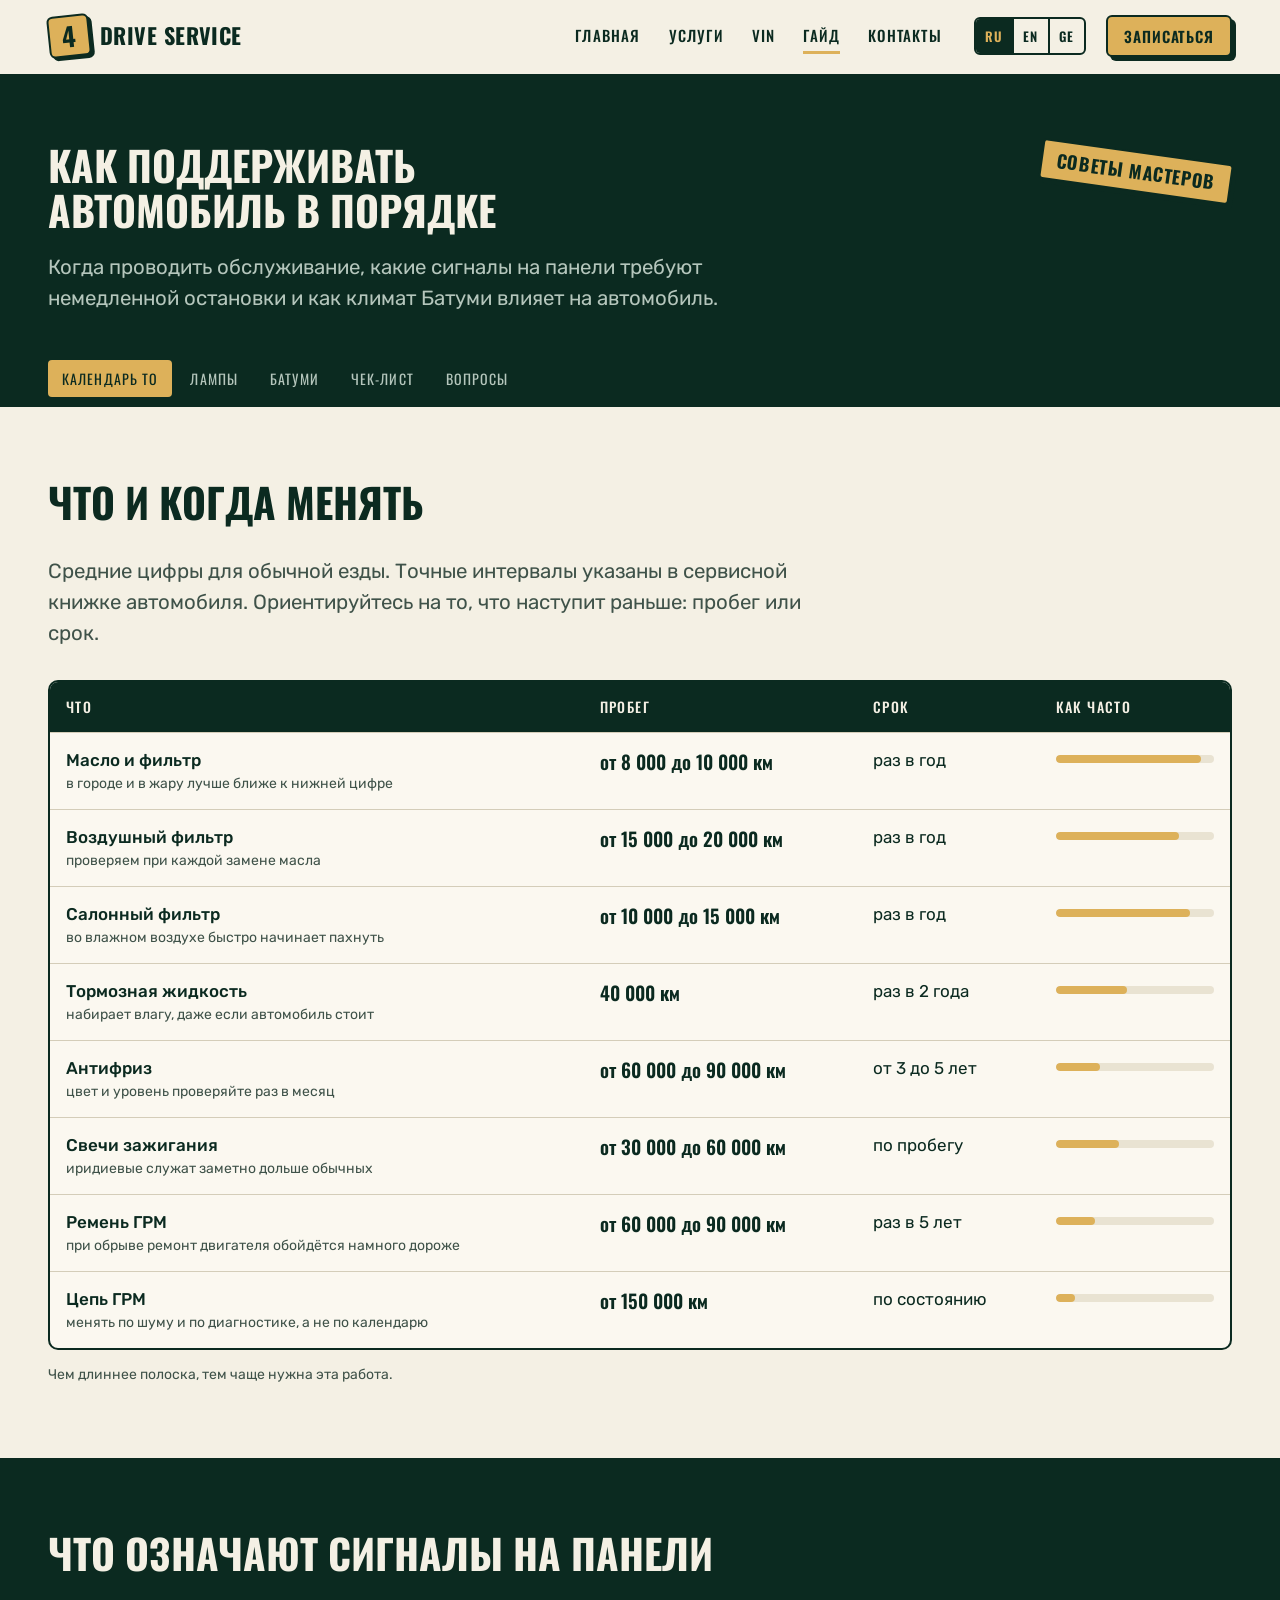
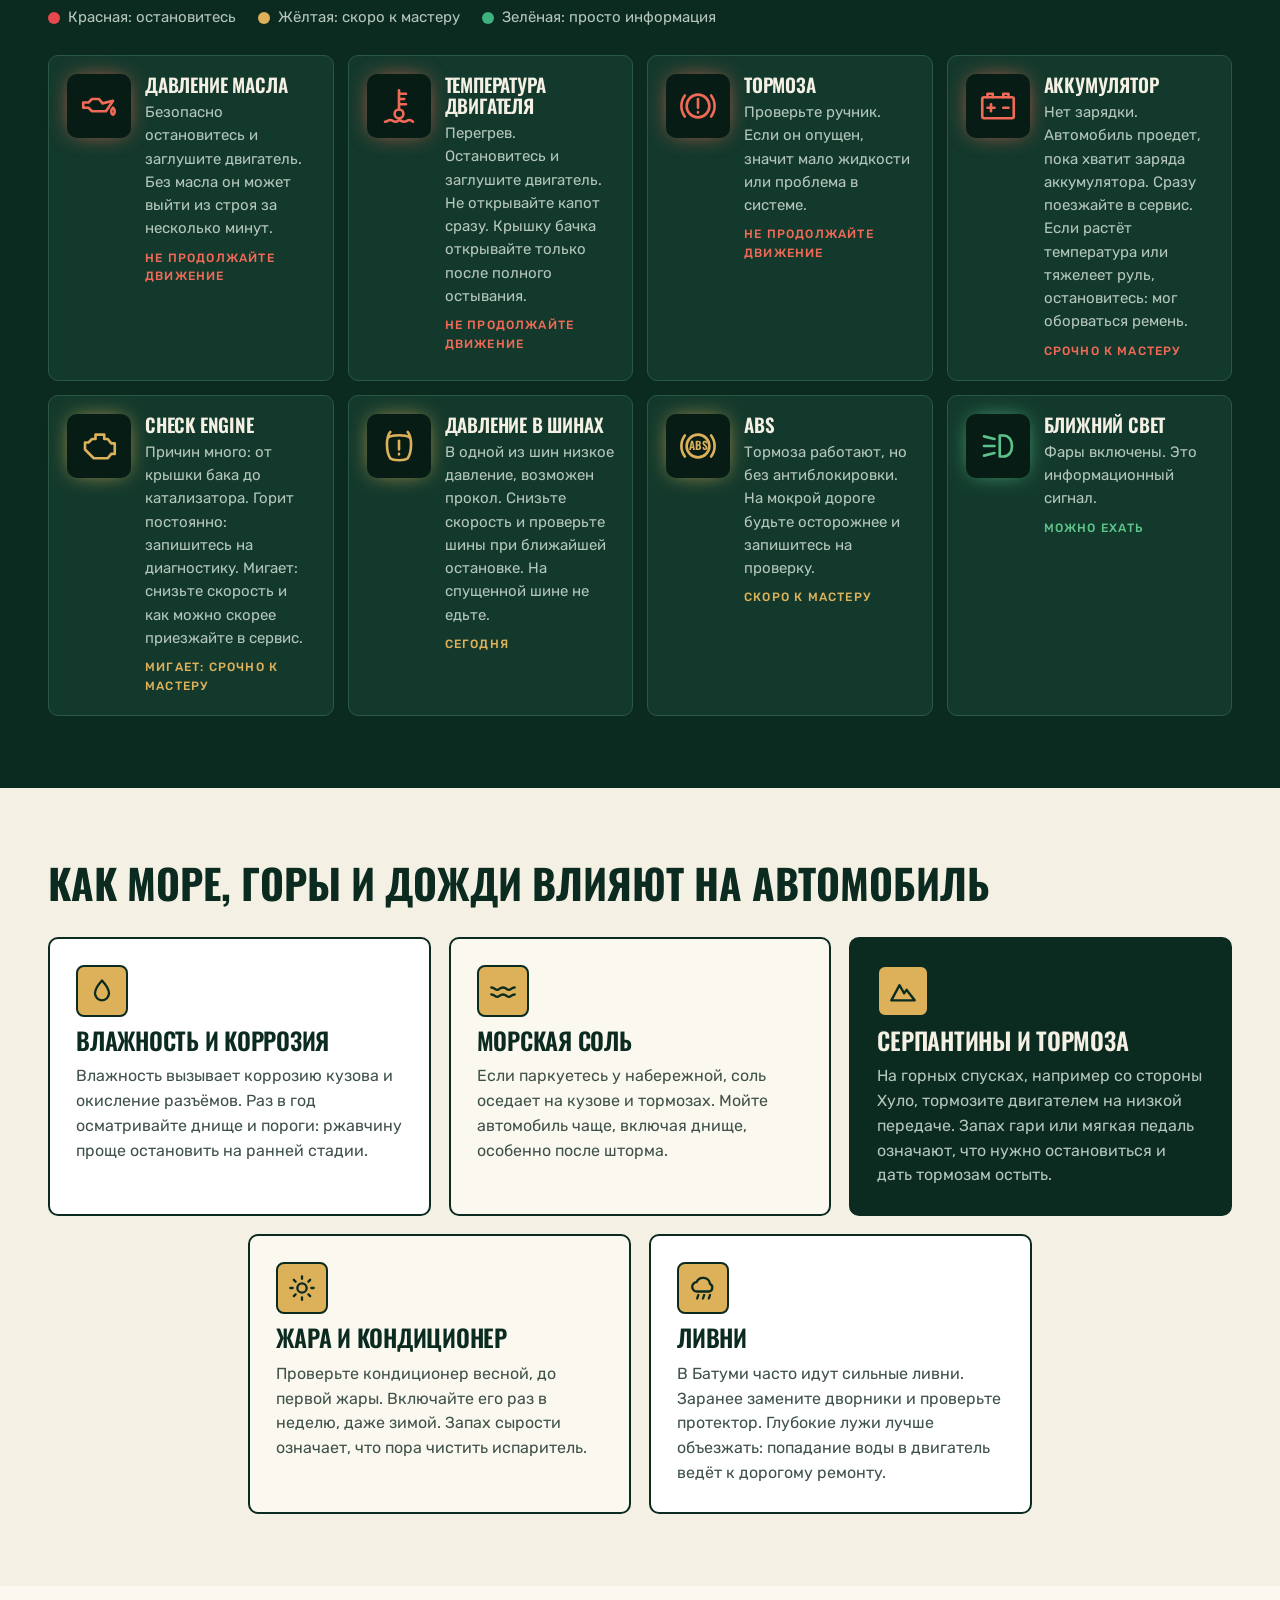
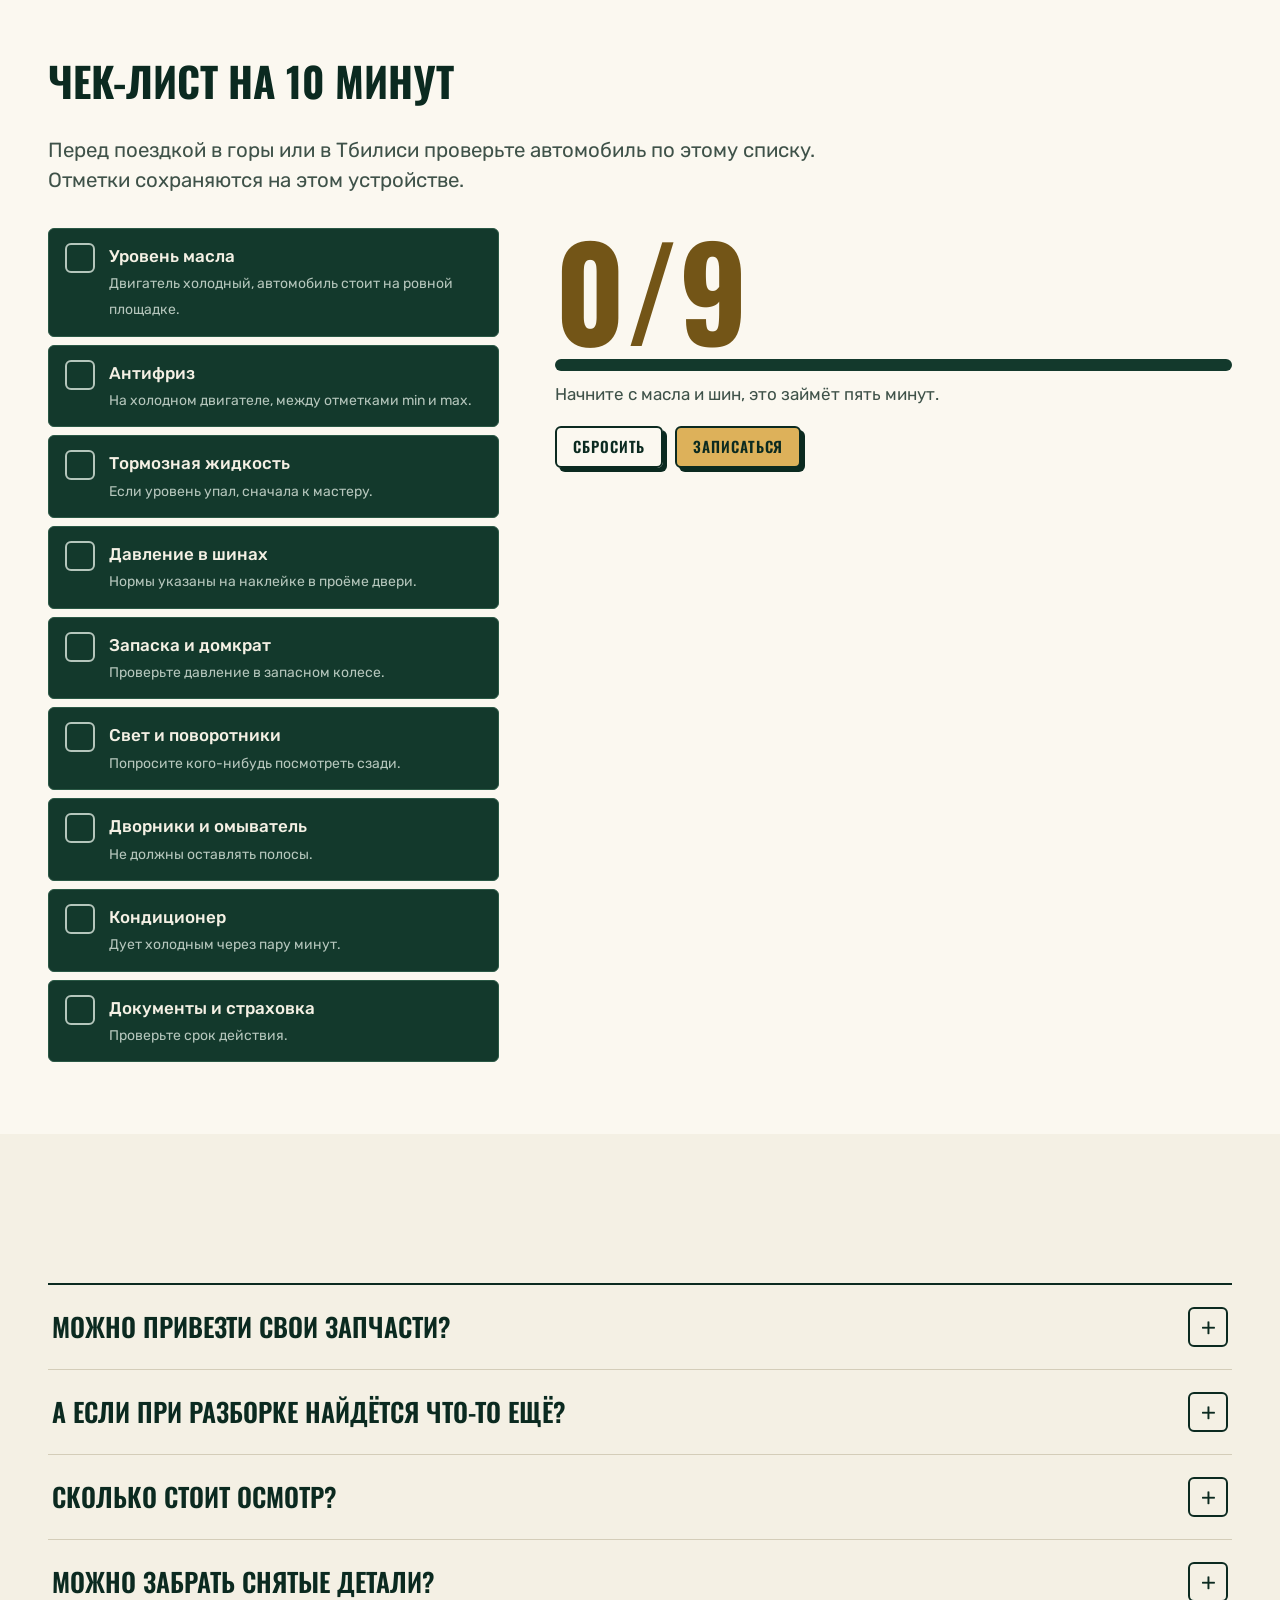
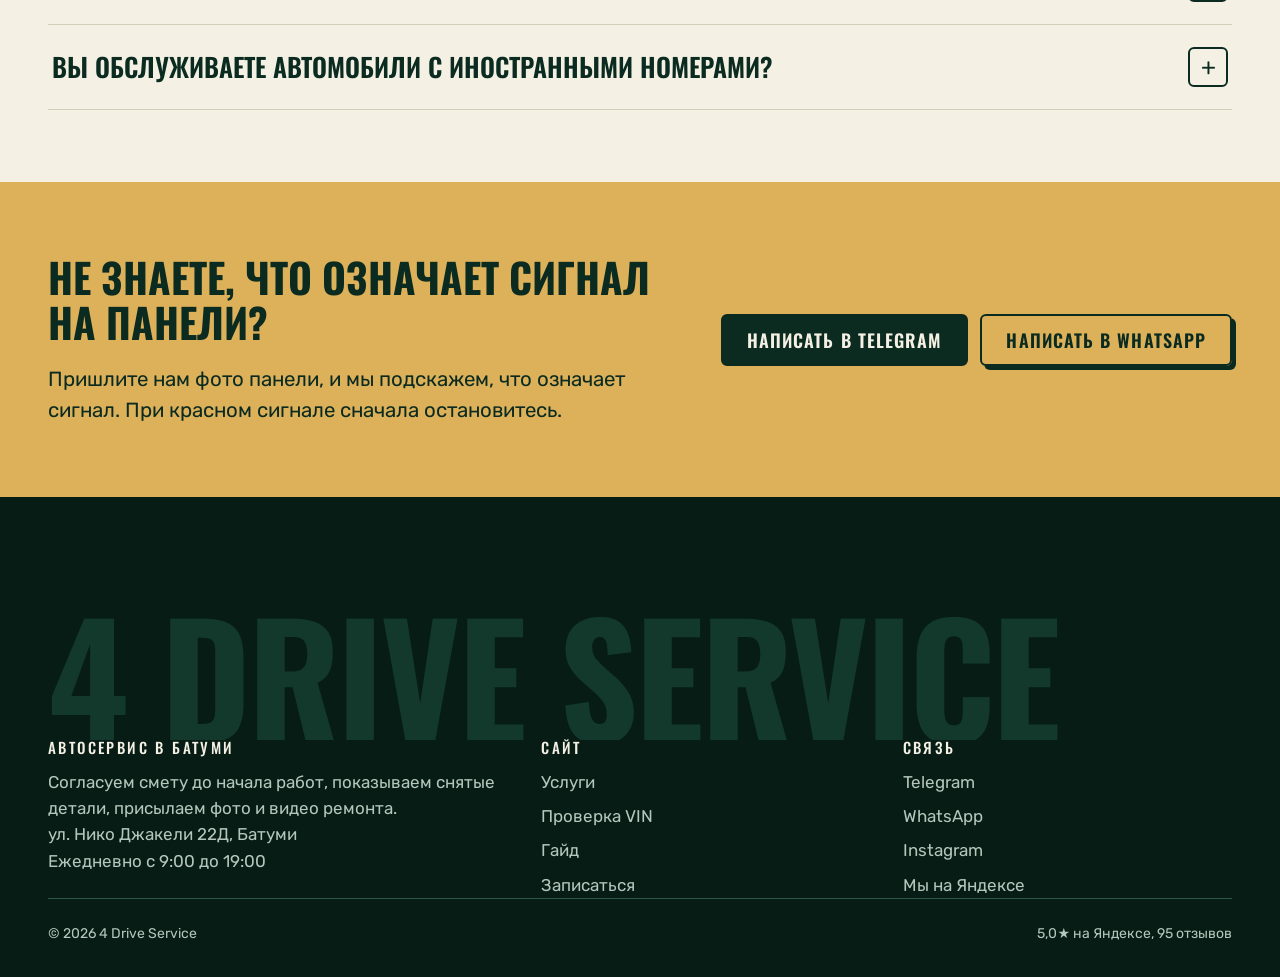
==== guide.html @ 3b3d6e8e "Демо сайта 4 Drive Service" ====
<!doctype html>
<html lang="ru">
<head>
<meta name="robots" content="noindex">
<meta charset="utf-8">
<meta name="viewport" content="width=device-width, initial-scale=1">
<title>Гайд автовладельца, 4 Drive Service</title>
<meta name="description" content="Календарь ТО, значки на приборной панели, советы для климата и дорог Батуми, чек-лист перед поездкой.">
<link rel="icon" type="image/svg+xml" href="data:image/svg+xml,%3Csvg xmlns='http://www.w3.org/2000/svg' viewBox='0 0 32 32'%3E%3Crect width='32' height='32' rx='6' fill='%23DDB15A'/%3E%3Cpath fill='%230B2A20' fill-rule='evenodd' d='M18 5 7 18.5V22h11v5h4.500v-5H26v-3.500h-3.500V5zm0 7v6.500h-5.500z'/%3E%3C/svg%3E">
<meta name="theme-color" content="#0B2A20">
<script>document.documentElement.classList.add('js')</script>
<link rel="preconnect" href="https://fonts.googleapis.com">
<link rel="preconnect" href="https://fonts.gstatic.com" crossorigin>
<link href="https://fonts.googleapis.com/css2?family=Oswald:wght@400;500;600;700&family=Rubik:wght@400;500&display=swap" rel="stylesheet">
<link rel="stylesheet" href="assets/css/style.css">
</head>
<body>
<a class="skip-link" href="#main">К содержимому</a>

<!-- Набор иконок: все страницы берут их через <use href="#i-..."> -->
<svg width="0" height="0" style="position:absolute" aria-hidden="true" focusable="false">
  <defs>
    <symbol id="i-oil" viewBox="0 0 24 24" fill="none" stroke="currentColor" stroke-width="2" stroke-linecap="round" stroke-linejoin="round"><path d="M12 3s6 6.6 6 11a6 6 0 0 1-12 0c0-4.400 6-11 6-11z"/><path d="M9.500 15a2.500 2.500 0 0 0 2.500 2.500"/></symbol>
    <symbol id="i-susp" viewBox="0 0 24 24" fill="none" stroke="currentColor" stroke-width="2" stroke-linecap="round" stroke-linejoin="round"><path d="M12 2v4M12 18v4M8 6h8l-8 3 8 3-8 3 8 3H8"/></symbol>
    <symbol id="i-brake" viewBox="0 0 24 24" fill="none" stroke="currentColor" stroke-width="2" stroke-linecap="round" stroke-linejoin="round"><circle cx="12" cy="12" r="9"/><circle cx="12" cy="12" r="3"/><path d="M12 3v3M21 12h-3M12 21v-3M3 12h3"/></symbol>
    <symbol id="i-engine" viewBox="0 0 24 24" fill="none" stroke="currentColor" stroke-width="2" stroke-linecap="round" stroke-linejoin="round"><path d="M3 11v6M3 14h3M6 10h3V7h6v3h2l2 2h2v6h-3l-2 2H9l-3-3z"/><path d="M10 4h4M12 4v3"/></symbol>
    <symbol id="i-bolt" viewBox="0 0 24 24" fill="none" stroke="currentColor" stroke-width="2" stroke-linecap="round" stroke-linejoin="round"><path d="M13 2 4 14h7l-1 8 9-12h-7z"/></symbol>
    <symbol id="i-snow" viewBox="0 0 24 24" fill="none" stroke="currentColor" stroke-width="2" stroke-linecap="round" stroke-linejoin="round"><path d="M12 2v20M3.300 7l17.400 10M20.700 7 3.300 17M9 4l3 3 3-3M9 20l3-3 3 3"/></symbol>
    <symbol id="i-tire" viewBox="0 0 24 24" fill="none" stroke="currentColor" stroke-width="2" stroke-linecap="round" stroke-linejoin="round"><circle cx="12" cy="12" r="9"/><circle cx="12" cy="12" r="4"/><path d="M12 8V3M12 21v-5M8 12H3M21 12h-5"/></symbol>
    <symbol id="i-scan" viewBox="0 0 24 24" fill="none" stroke="currentColor" stroke-width="2" stroke-linecap="round" stroke-linejoin="round"><path d="M4 8V5a1 1 0 0 1 1-1h3M16 4h3a1 1 0 0 1 1 1v3M20 16v3a1 1 0 0 1-1 1h-3M8 20H5a1 1 0 0 1-1-1v-3"/><path d="M7 12h3l1.500-3 2 6 1.500-3h2"/></symbol>
    <symbol id="i-wrench" viewBox="0 0 24 24" fill="none" stroke="currentColor" stroke-width="2" stroke-linecap="round" stroke-linejoin="round"><path d="M14.700 6.300a4.500 4.500 0 0 1 5.800-1.100L17 8.700 15.300 7l3.500-3.500M14.700 6.300a4.500 4.500 0 0 0-1.100 4.700L4 20.600 6.400 23M13.600 11l6.100-1"/></symbol>
    <symbol id="i-pin" viewBox="0 0 24 24" fill="none" stroke="currentColor" stroke-width="2" stroke-linecap="round" stroke-linejoin="round"><path d="M12 22s7-7 7-12a7 7 0 1 0-14 0c0 5 7 12 7 12z"/><circle cx="12" cy="10" r="2.500"/></symbol>
    <symbol id="i-clock" viewBox="0 0 24 24" fill="none" stroke="currentColor" stroke-width="2" stroke-linecap="round" stroke-linejoin="round"><circle cx="12" cy="12" r="9"/><path d="M12 7v5l3 2"/></symbol>
    <symbol id="i-phone" viewBox="0 0 24 24" fill="none" stroke="currentColor" stroke-width="2" stroke-linecap="round" stroke-linejoin="round"><path d="M5 3h4l1.500 5-2.500 1.500a12 12 0 0 0 6.500 6.500L16 13.500l5 1.500v4a2 2 0 0 1-2 2A16 16 0 0 1 3 5a2 2 0 0 1 2-2z"/></symbol>
    <symbol id="i-send" viewBox="0 0 24 24" fill="none" stroke="currentColor" stroke-width="2" stroke-linecap="round" stroke-linejoin="round"><path d="m21 4-3 16-6-4.500L9 19l-1-5.500L3 11z"/><path d="m8 13.500 9-6.500"/></symbol>
    <symbol id="i-chat" viewBox="0 0 24 24" fill="none" stroke="currentColor" stroke-width="2" stroke-linecap="round" stroke-linejoin="round"><path d="M21 12a9 9 0 0 1-13.300 7.900L3 21l1.200-4.500A9 9 0 1 1 21 12z"/></symbol>
    <symbol id="i-insta" viewBox="0 0 24 24" fill="none" stroke="currentColor" stroke-width="2" stroke-linecap="round" stroke-linejoin="round"><rect x="3" y="3" width="18" height="18" rx="5"/><circle cx="12" cy="12" r="4"/><path d="M17.500 6.500h.01"/></symbol>
    <symbol id="i-cam" viewBox="0 0 24 24" fill="none" stroke="currentColor" stroke-width="2" stroke-linecap="round" stroke-linejoin="round"><path d="M4 7h3l2-3h6l2 3h3a1 1 0 0 1 1 1v11a1 1 0 0 1-1 1H4a1 1 0 0 1-1-1V8a1 1 0 0 1 1-1z"/><circle cx="12" cy="13" r="4"/></symbol>
    <symbol id="i-coffee" viewBox="0 0 24 24" fill="none" stroke="currentColor" stroke-width="2" stroke-linecap="round" stroke-linejoin="round"><path d="M4 9h13v6a5 5 0 0 1-5 5H9a5 5 0 0 1-5-5zM17 10h2a2.500 2.500 0 0 1 0 5h-2M8 3v3M12 3v3"/></symbol>
    <symbol id="i-wifi" viewBox="0 0 24 24" fill="none" stroke="currentColor" stroke-width="2" stroke-linecap="round" stroke-linejoin="round"><path d="M2 9a15 15 0 0 1 20 0M5.500 13a10 10 0 0 1 13 0M9 16.500a5 5 0 0 1 6 0M12 20h.01"/></symbol>
    <symbol id="i-sofa" viewBox="0 0 24 24" fill="none" stroke="currentColor" stroke-width="2" stroke-linecap="round" stroke-linejoin="round"><path d="M5 11V8a3 3 0 0 1 3-3h8a3 3 0 0 1 3 3v3"/><path d="M3 13a2 2 0 0 1 4 0v2h10v-2a2 2 0 0 1 4 0v5H3zM6 18v2M18 18v2"/></symbol>
    <symbol id="i-eye" viewBox="0 0 24 24" fill="none" stroke="currentColor" stroke-width="2" stroke-linecap="round" stroke-linejoin="round"><path d="M2 12s4-7 10-7 10 7 10 7-4 7-10 7-10-7-10-7z"/><circle cx="12" cy="12" r="3"/></symbol>
    <symbol id="i-info" viewBox="0 0 24 24" fill="none" stroke="currentColor" stroke-width="2" stroke-linecap="round" stroke-linejoin="round"><circle cx="12" cy="12" r="9"/><path d="M12 11v5M12 8h.01"/></symbol>
    <symbol id="i-check" viewBox="0 0 24 24" fill="none" stroke="currentColor" stroke-width="3" stroke-linecap="round" stroke-linejoin="round"><path d="m5 12.500 4.500 4.500L19 7.500"/></symbol>
    <symbol id="i-drop" viewBox="0 0 24 24" fill="none" stroke="currentColor" stroke-width="2" stroke-linecap="round" stroke-linejoin="round"><path d="M12 3s6 6.600 6 11a6 6 0 0 1-12 0c0-4.400 6-11 6-11z"/></symbol>
    <symbol id="i-wave" viewBox="0 0 24 24" fill="none" stroke="currentColor" stroke-width="2" stroke-linecap="round" stroke-linejoin="round"><path d="M2 9c3 0 3 2 5 2s2-2 5-2 3 2 5 2 2-2 5-2M2 15c3 0 3 2 5 2s2-2 5-2 3 2 5 2 2-2 5-2"/></symbol>
    <symbol id="i-mount" viewBox="0 0 24 24" fill="none" stroke="currentColor" stroke-width="2" stroke-linecap="round" stroke-linejoin="round"><path d="m2 20 7-13 4 7 2-3 7 9z"/></symbol>
    <symbol id="i-sun" viewBox="0 0 24 24" fill="none" stroke="currentColor" stroke-width="2" stroke-linecap="round" stroke-linejoin="round"><circle cx="12" cy="12" r="4"/><path d="M12 2v2M12 20v2M2 12h2M20 12h2M5 5l1.500 1.500M17.500 17.500 19 19M19 5l-1.500 1.500M6.500 17.500 5 19"/></symbol>
    <symbol id="i-rain" viewBox="0 0 24 24" fill="none" stroke="currentColor" stroke-width="2" stroke-linecap="round" stroke-linejoin="round"><path d="M7 15a4 4 0 0 1-.5-8A6 6 0 0 1 18 8.500a3.500 3.500 0 0 1-.5 6.500z"/><path d="m8 18-1 3M13 18l-1 3M18 18l-1 3"/></symbol>
    <symbol id="i-pinv" viewBox="0 0 24 24" fill="none" stroke="currentColor" stroke-width="2" stroke-linecap="round" stroke-linejoin="round"><rect x="3" y="4" width="18" height="16" rx="2"/><path d="M3 9h18M8 4v5M12 14h5M7 14h1"/></symbol>
    <symbol id="i-star" viewBox="0 0 24 24"><path fill="currentColor" d="m12 2.500 2.900 6.200 6.800.8-5 4.700 1.300 6.700L12 17.600 6 20.900l1.300-6.700-5-4.700 6.800-.8z"/></symbol>
  </defs>
</svg>

<div class="grain" aria-hidden="true"></div>

<header class="site-header">
  <div class="site-header__inner container">
    <a class="logo" href="index.html" aria-label="4 Drive Service, на главную">
      <span class="logo__mark">4</span>
      <span class="logo__text">Drive Service</span>
    </a>
    <nav class="main-nav" aria-label="Основное меню">
      <ul>
        <li><a href="index.html" data-nav data-i18n="nav.home">Главная</a></li>
        <li><a href="services.html" data-nav data-i18n="nav.services">Услуги</a></li>
        <li><a href="vin.html" data-nav data-i18n="nav.vin">VIN</a></li>
        <li><a href="guide.html" data-nav data-i18n="nav.guide">Гайд</a></li>
        <li><a href="index.html#contacts" data-nav data-i18n="nav.contacts">Контакты</a></li>
      </ul>
    </nav>
    <div class="lang-switch" role="group" aria-label="Язык сайта">
      <button type="button" data-lang="ru" aria-pressed="true">RU</button>
      <button type="button" data-lang="en" aria-pressed="false">EN</button>
      <button type="button" data-lang="ge" aria-pressed="false">GE</button>
    </div>
    <a class="btn btn--sm header-cta" href="index.html#booking" data-i18n="btn.book">Записаться</a>
    <button class="burger" type="button" aria-controls="mobile-menu" aria-expanded="false" aria-label="Открыть меню"><span></span></button>
  </div>
</header>

<div id="mobile-menu" class="mobile-menu" inert aria-hidden="true">
  <ul>
    <li><a class="mobile-menu__link" href="index.html" data-nav><small>01</small><span data-i18n="nav.home">Главная</span></a></li>
    <li><a class="mobile-menu__link" href="services.html" data-nav><small>02</small><span data-i18n="nav.services">Услуги</span></a></li>
    <li><a class="mobile-menu__link" href="vin.html" data-nav><small>03</small><span data-i18n="nav.vin">VIN</span></a></li>
    <li><a class="mobile-menu__link" href="guide.html" data-nav><small>04</small><span data-i18n="nav.guide">Гайд</span></a></li>
    <li><a class="mobile-menu__link" href="index.html#contacts" data-nav><small>05</small><span data-i18n="nav.contacts">Контакты</span></a></li>
  </ul>
  <div class="lang-switch" role="group" aria-label="Язык сайта">
    <button type="button" data-lang="ru" aria-pressed="true">RU</button>
    <button type="button" data-lang="en" aria-pressed="false">EN</button>
    <button type="button" data-lang="ge" aria-pressed="false">GE</button>
  </div>
  <div class="mobile-menu__channels">
    <a class="btn" href="index.html#booking" data-i18n="btn.book">Записаться</a>
    <a class="btn" href="#" data-link="telegram" data-i18n="btn.telegram">Telegram</a>
    <a class="btn" href="#" data-link="whatsapp" data-i18n="btn.whatsapp">WhatsApp</a>
  </div>
</div>

<main id="main">
<section class="page-hero page-hero--dark">
  <div class="container">
    <h1 class="h-xl">Как поддерживать автомобиль в порядке</h1>
    <p class="lead">Когда проводить обслуживание, какие сигналы на панели требуют немедленной остановки и как климат Батуми влияет на автомобиль.</p>
    <span class="sticker page-hero__sticker">советы мастеров</span>
  </div>
</section>

<nav class="guide-nav" aria-label="Разделы гайда">
  <div class="container">
    <ul>
      <li><a href="#calendar">Календарь ТО</a></li>
      <li><a href="#lamps">Лампы</a></li>
      <li><a href="#batumi">Батуми</a></li>
      <li><a href="#checklist">Чек-лист</a></li>
      <li><a href="#faq">Вопросы</a></li>
    </ul>
  </div>
</nav>

<section class="section" id="calendar">
  <div class="container">
    <div class="section-head reveal">
      <h2 class="h-lg">Что и когда менять</h2>
      <p class="lead">Средние цифры для обычной езды. Точные интервалы указаны в сервисной книжке автомобиля. Ориентируйтесь на то, что наступит раньше: пробег или срок.</p>
    </div>
    <div class="mt-table-wrap reveal">
      <table class="mt-table">
        <thead><tr><th scope="col">Что</th><th scope="col">Пробег</th><th scope="col">Срок</th><th scope="col">Как часто</th></tr></thead>
        <tbody>
          <tr><th scope="row">Масло и фильтр<small>в городе и в жару лучше ближе к нижней цифре</small></th><td class="mt-km">от 8 000 до 10 000 км</td><td>раз в год</td><td><span class="mt-bar"><i style="--w:92%"></i></span></td></tr>
          <tr><th scope="row">Воздушный фильтр<small>проверяем при каждой замене масла</small></th><td class="mt-km">от 15 000 до 20 000 км</td><td>раз в год</td><td><span class="mt-bar"><i style="--w:78%"></i></span></td></tr>
          <tr><th scope="row">Салонный фильтр<small>во влажном воздухе быстро начинает пахнуть</small></th><td class="mt-km">от 10 000 до 15 000 км</td><td>раз в год</td><td><span class="mt-bar"><i style="--w:85%"></i></span></td></tr>
          <tr><th scope="row">Тормозная жидкость<small>набирает влагу, даже если автомобиль стоит</small></th><td class="mt-km">40 000 км</td><td>раз в 2 года</td><td><span class="mt-bar"><i style="--w:45%"></i></span></td></tr>
          <tr><th scope="row">Антифриз<small>цвет и уровень проверяйте раз в месяц</small></th><td class="mt-km">от 60 000 до 90 000 км</td><td>от 3 до 5 лет</td><td><span class="mt-bar"><i style="--w:28%"></i></span></td></tr>
          <tr><th scope="row">Свечи зажигания<small>иридиевые служат заметно дольше обычных</small></th><td class="mt-km">от 30 000 до 60 000 км</td><td>по пробегу</td><td><span class="mt-bar"><i style="--w:40%"></i></span></td></tr>
          <tr><th scope="row">Ремень ГРМ<small>при обрыве ремонт двигателя обойдётся намного дороже</small></th><td class="mt-km">от 60 000 до 90 000 км</td><td>раз в 5 лет</td><td><span class="mt-bar"><i style="--w:25%"></i></span></td></tr>
          <tr><th scope="row">Цепь ГРМ<small>менять по шуму и по диагностике, а не по календарю</small></th><td class="mt-km">от 150 000 км</td><td>по состоянию</td><td><span class="mt-bar"><i style="--w:12%"></i></span></td></tr>
        </tbody>
      </table>
    </div>
    <p class="mt-legend">Чем длиннее полоска, тем чаще нужна эта работа.</p>
  </div>
</section>

<section class="section section--dark" id="lamps">
  <div class="container">
    <div class="section-head reveal">
      <h2 class="h-lg">Что означают сигналы на панели</h2>
    </div>
    <p class="lamp-legend">
      <span><i style="background:#E5484D"></i>Красная: остановитесь</span>
      <span><i style="background:#DDB15A"></i>Жёлтая: скоро к мастеру</span>
      <span><i style="background:#3FB27F"></i>Зелёная: просто информация</span>
    </p>
    <div class="lamps">
      <article class="lamp lamp--red reveal">
        <div class="lamp__icon"><svg viewBox="0 0 48 48" fill="none" stroke="currentColor" stroke-width="3" stroke-linecap="round" stroke-linejoin="round" aria-hidden="true"><path d="M6 20h6l4-4h8l4 5 12-3-8 12H16l-4-4H6z"/><path d="M42 30c0 2-1 4-2 4s-2-2-2-4 2-4 2-4 2 2 2 4z"/></svg></div>
        <div><h3>Давление масла</h3><p>Безопасно остановитесь и заглушите двигатель. Без масла он может выйти из строя за несколько минут.</p><span class="lamp__lvl">Не продолжайте движение</span></div>
      </article>
      <article class="lamp lamp--red reveal" style="--d:.05s">
        <div class="lamp__icon"><svg viewBox="0 0 48 48" fill="none" stroke="currentColor" stroke-width="3" stroke-linecap="round" stroke-linejoin="round" aria-hidden="true"><path d="M24 6v22M24 10h8M24 16h6M24 22h8"/><circle cx="24" cy="33" r="5"/><path d="M8 42c3 0 3-2 6-2s3 2 6 2 3-2 4-2 3 2 6 2 3-2 6-2 3 2 4 2"/></svg></div>
        <div><h3>Температура двигателя</h3><p>Перегрев. Остановитесь и заглушите двигатель. Не открывайте капот сразу. Крышку бачка открывайте только после полного остывания.</p><span class="lamp__lvl">Не продолжайте движение</span></div>
      </article>
      <article class="lamp lamp--red reveal" style="--d:.1s">
        <div class="lamp__icon"><svg viewBox="0 0 48 48" fill="none" stroke="currentColor" stroke-width="3" stroke-linecap="round" stroke-linejoin="round" aria-hidden="true"><circle cx="24" cy="24" r="13"/><path d="M9 12a20 20 0 0 0 0 24M39 12a20 20 0 0 1 0 24M24 16v10M24 31v.5"/></svg></div>
        <div><h3>Тормоза</h3><p>Проверьте ручник. Если он опущен, значит мало жидкости или проблема в системе.</p><span class="lamp__lvl">Не продолжайте движение</span></div>
      </article>
      <article class="lamp lamp--red reveal" style="--d:.15s">
        <div class="lamp__icon"><svg viewBox="0 0 48 48" fill="none" stroke="currentColor" stroke-width="3" stroke-linecap="round" stroke-linejoin="round" aria-hidden="true"><rect x="6" y="14" width="36" height="24" rx="2"/><path d="M12 14v-4h6v4M30 14v-4h6v4M12 26h8M16 22v8M30 26h6"/></svg></div>
        <div><h3>Аккумулятор</h3><p>Нет зарядки. Автомобиль проедет, пока хватит заряда аккумулятора. Сразу поезжайте в сервис. Если растёт температура или тяжелеет руль, остановитесь: мог оборваться ремень.</p><span class="lamp__lvl">Срочно к мастеру</span></div>
      </article>
      <article class="lamp lamp--amber reveal">
        <div class="lamp__icon"><svg viewBox="0 0 48 48" fill="none" stroke="currentColor" stroke-width="3" stroke-linecap="round" stroke-linejoin="round" aria-hidden="true"><path d="M8 28v-8h4l4-4h4v-5h10v5h4l4 5h4v12h-4l-4 5H18l-6-6z"/></svg></div>
        <div><h3>Check Engine</h3><p>Причин много: от крышки бака до катализатора. Горит постоянно: запишитесь на диагностику. Мигает: снизьте скорость и как можно скорее приезжайте в сервис.</p><span class="lamp__lvl">Мигает: срочно к мастеру</span></div>
      </article>
      <article class="lamp lamp--amber reveal" style="--d:.05s">
        <div class="lamp__icon"><svg viewBox="0 0 48 48" fill="none" stroke="currentColor" stroke-width="3" stroke-linecap="round" stroke-linejoin="round" aria-hidden="true"><path d="M14 8c-5 6-5 22 0 30M34 8c5 6 5 22 0 30M14 38c4 3 16 3 20 0M12 14c5-3 19-3 24 0M24 18v10M24 33v.5"/></svg></div>
        <div><h3>Давление в шинах</h3><p>В одной из шин низкое давление, возможен прокол. Снизьте скорость и проверьте шины при ближайшей остановке. На спущенной шине не едьте.</p><span class="lamp__lvl">Сегодня</span></div>
      </article>
      <article class="lamp lamp--amber reveal" style="--d:.1s">
        <div class="lamp__icon"><svg viewBox="0 0 48 48" fill="none" stroke="currentColor" stroke-width="3" stroke-linecap="round" stroke-linejoin="round" aria-hidden="true"><circle cx="24" cy="24" r="13"/><path d="M9 12a20 20 0 0 0 0 24M39 12a20 20 0 0 1 0 24"/><text x="24" y="29" text-anchor="middle" font-family="Oswald, sans-serif" font-size="13" font-weight="600" fill="currentColor" stroke="none">ABS</text></svg></div>
        <div><h3>ABS</h3><p>Тормоза работают, но без антиблокировки. На мокрой дороге будьте осторожнее и запишитесь на проверку.</p><span class="lamp__lvl">Скоро к мастеру</span></div>
      </article>
      <article class="lamp lamp--green reveal" style="--d:.15s">
        <div class="lamp__icon"><svg viewBox="0 0 48 48" fill="none" stroke="currentColor" stroke-width="3" stroke-linecap="round" stroke-linejoin="round" aria-hidden="true"><path d="M26 12h4c6 0 10 5 10 12s-4 12-10 12h-4zM20 16 8 13M20 24H8M20 32 8 35"/></svg></div>
        <div><h3>Ближний свет</h3><p>Фары включены. Это информационный сигнал.</p><span class="lamp__lvl">Можно ехать</span></div>
      </article>
    </div>
  </div>
</section>

<section class="section" id="batumi">
  <div class="container">
    <div class="section-head reveal">
      <h2 class="h-lg">Как море, горы и дожди влияют на автомобиль</h2>
    </div>
    <div class="tips">
      <article class="tip reveal"><span class="tip__icon"><svg aria-hidden="true"><use href="#i-drop"/></svg></span><h3>Влажность и коррозия</h3><p>Влажность вызывает коррозию кузова и окисление разъёмов. Раз в год осматривайте днище и пороги: ржавчину проще остановить на ранней стадии.</p></article>
      <article class="tip reveal" style="--d:.05s"><span class="tip__icon"><svg aria-hidden="true"><use href="#i-wave"/></svg></span><h3>Морская соль</h3><p>Если паркуетесь у набережной, соль оседает на кузове и тормозах. Мойте автомобиль чаще, включая днище, особенно после шторма.</p></article>
      <article class="tip reveal" style="--d:.1s"><span class="tip__icon"><svg aria-hidden="true"><use href="#i-mount"/></svg></span><h3>Серпантины и тормоза</h3><p>На горных спусках, например со стороны Хуло, тормозите двигателем на низкой передаче. Запах гари или мягкая педаль означают, что нужно остановиться и дать тормозам остыть.</p></article>
      <article class="tip reveal" style="--d:.15s"><span class="tip__icon"><svg aria-hidden="true"><use href="#i-sun"/></svg></span><h3>Жара и кондиционер</h3><p>Проверьте кондиционер весной, до первой жары. Включайте его раз в неделю, даже зимой. Запах сырости означает, что пора чистить испаритель.</p></article>
      <article class="tip reveal" style="--d:.2s"><span class="tip__icon"><svg aria-hidden="true"><use href="#i-rain"/></svg></span><h3>Ливни</h3><p>В Батуми часто идут сильные ливни. Заранее замените дворники и проверьте протектор. Глубокие лужи лучше объезжать: попадание воды в двигатель ведёт к дорогому ремонту.</p></article>
    </div>
  </div>
</section>

<section class="section section--paper" id="checklist">
  <div class="container">
    <div class="section-head reveal">
      <h2 class="h-lg">Чек-лист на 10 минут</h2>
      <p class="lead">Перед поездкой в горы или в Тбилиси проверьте автомобиль по этому списку. Отметки сохраняются на этом устройстве.</p>
    </div>
    <div class="checklist-wrap" data-checklist>
      <div class="checklist">
        <label class="check"><input type="checkbox" value="oil"><span class="check__box"><svg aria-hidden="true"><use href="#i-check"/></svg></span><span class="check__text"><strong>Уровень масла</strong><span>Двигатель холодный, автомобиль стоит на ровной площадке.</span></span></label>
        <label class="check"><input type="checkbox" value="coolant"><span class="check__box"><svg aria-hidden="true"><use href="#i-check"/></svg></span><span class="check__text"><strong>Антифриз</strong><span>На холодном двигателе, между отметками min и max.</span></span></label>
        <label class="check"><input type="checkbox" value="brake"><span class="check__box"><svg aria-hidden="true"><use href="#i-check"/></svg></span><span class="check__text"><strong>Тормозная жидкость</strong><span>Если уровень упал, сначала к мастеру.</span></span></label>
        <label class="check"><input type="checkbox" value="tires"><span class="check__box"><svg aria-hidden="true"><use href="#i-check"/></svg></span><span class="check__text"><strong>Давление в шинах</strong><span>Нормы указаны на наклейке в проёме двери.</span></span></label>
        <label class="check"><input type="checkbox" value="spare"><span class="check__box"><svg aria-hidden="true"><use href="#i-check"/></svg></span><span class="check__text"><strong>Запаска и домкрат</strong><span>Проверьте давление в запасном колесе.</span></span></label>
        <label class="check"><input type="checkbox" value="lights"><span class="check__box"><svg aria-hidden="true"><use href="#i-check"/></svg></span><span class="check__text"><strong>Свет и поворотники</strong><span>Попросите кого-нибудь посмотреть сзади.</span></span></label>
        <label class="check"><input type="checkbox" value="wipers"><span class="check__box"><svg aria-hidden="true"><use href="#i-check"/></svg></span><span class="check__text"><strong>Дворники и омыватель</strong><span>Не должны оставлять полосы.</span></span></label>
        <label class="check"><input type="checkbox" value="ac"><span class="check__box"><svg aria-hidden="true"><use href="#i-check"/></svg></span><span class="check__text"><strong>Кондиционер</strong><span>Дует холодным через пару минут.</span></span></label>
        <label class="check"><input type="checkbox" value="docs"><span class="check__box"><svg aria-hidden="true"><use href="#i-check"/></svg></span><span class="check__text"><strong>Документы и страховка</strong><span>Проверьте срок действия.</span></span></label>
      </div>
      <aside>
        <div class="progress">
          <p class="progress__num" data-progress-num>0/9</p>
          <div class="progress__bar"><i data-progress-bar></i></div>
          <p class="progress__msg" data-progress-msg>Начните с масла и шин, это займёт пять минут.</p>
        </div>
        <div class="checklist-actions">
          <button class="btn btn--ghost btn--sm" type="button" data-checklist-reset>Сбросить</button>
          <a class="btn btn--sm" href="index.html#booking" data-i18n="btn.book">Записаться</a>
        </div>
      </aside>
    </div>
  </div>
</section>

<section class="section" id="faq">
  <div class="container">
    <div class="section-head reveal">
      <h2 class="h-lg">Частые вопросы</h2>
    </div>
    <div class="faq reveal">
      <details><summary>Можно привезти свои запчасти?<i></i></summary><div class="faq__a"><p>Да. Проверим, подходят ли они, и установим. Если деталь вызывает сомнения, скажем об этом до установки.</p></div></details>
      <details><summary>А если при разборке найдётся что-то ещё?<i></i></summary><div class="faq__a"><p>Мы остановим работу, пришлём фото или видео и назовём стоимость. Решение за вами: без вашего согласия смета не меняется.</p></div></details>
      <details><summary>Сколько стоит осмотр?<i></i></summary><div class="faq__a"><p>Стартовые цены на диагностику указаны в прайсе. Точную стоимость назовём, когда узнаем, в чём проблема.</p></div></details>
      <details><summary>Можно забрать снятые детали?<i></i></summary><div class="faq__a"><p>Да, это ваши детали. Покажем их при выдаче автомобиля, а затем вы можете забрать их или оставить на утилизацию.</p></div></details>
      <details><summary>Вы обслуживаете автомобили с иностранными номерами?<i></i></summary><div class="faq__a"><p>Да. Напишите в Telegram или WhatsApp, что случилось и как долго вы в городе. Постараемся уложиться в ваши сроки.</p></div></details>
    </div>
  </div>
</section>

<section class="section section--amber">
  <div class="container">
    <div class="cta-band">
      <div>
        <h2 class="h-lg">Не знаете, что означает сигнал на панели?</h2>
        <p class="lead">Пришлите нам фото панели, и мы подскажем, что означает сигнал. При красном сигнале сначала остановитесь.</p>
      </div>
      <div class="cta-band__actions">
        <a class="btn btn--dark" href="#" data-link="telegram" data-i18n="btn.telegram">Написать в Telegram</a>
        <a class="btn btn--ghost" href="#" data-link="whatsapp" data-i18n="btn.whatsapp">Написать в WhatsApp</a>
      </div>
    </div>
  </div>
</section>
</main>

<footer class="site-footer">
  <div class="container">
    <p class="footer-big" aria-hidden="true">4 Drive Service</p>
    <div class="footer-grid">
      <div>
        <h2>Автосервис в Батуми</h2>
        <p>Согласуем смету до начала работ, показываем снятые детали, присылаем фото и видео ремонта.</p>
        <p><span data-config="address">ул. Нико Джакели 22Д, Батуми</span></p>
        <p><span data-config="hours">Часы работы уточняются</span></p>
      </div>
      <div>
        <h2>Сайт</h2>
        <ul>
          <li><a href="services.html" data-i18n="nav.services">Услуги</a></li>
          <li><a href="vin.html">Проверка VIN</a></li>
          <li><a href="guide.html" data-i18n="nav.guide">Гайд</a></li>
          <li><a href="index.html#booking" data-i18n="btn.book">Записаться</a></li>
        </ul>
      </div>
      <div>
        <h2>Связь</h2>
        <ul>
          <li><a href="#" data-link="telegram">Telegram</a></li>
          <li><a href="#" data-link="whatsapp">WhatsApp</a></li>
          <li><a href="#" data-link="instagram">Instagram</a></li>
          <li><a href="https://yandex.ru/navi/org/143645771537" data-link="yandex" target="_blank" rel="noopener">Мы на Яндексе</a></li>
        </ul>
      </div>
    </div>
    <div class="footer-bottom">
      <span>© <span data-year>2026</span> 4 Drive Service</span>
      <span>5,0★ на Яндексе, 95 отзывов</span>
    </div>
  </div>
</footer>

<script src="assets/js/main.js"></script>
</body>
</html>
---- assets/css/style.css ----
/* =========================================================
   4 Drive Service, Батуми. Общие стили сайта.
   Светлая база, тёмные секции, янтарный акцент.
   ========================================================= */

:root {
  --dark: #0B2A20;
  --dark-2: #13392C;
  --dark-3: #1D4A3A;
  --light: #F4F0E4;
  --light-2: #E9E3D2;
  --paper: #FBF8F0;
  --amber: #DDB15A;
  --amber-deep: #B48A36;
  --amber-ink: #735517;
  --muted-dark: #B5C6BC;   /* приглушённый текст на тёмном */
  --muted-light: #3F5249;  /* приглушённый текст на светлом */
  --line-light: #D4CDB9;
  --line-dark: #2A5845;
  --ok: #2F8F5B;
  --ok-bright: #5CC48A;
  --warn: #DDB15A;
  --danger: #D2412F;
  --danger-bright: #F06A57;
  --info: #3A7BD5;

  --f-display: "Oswald", "Arial Narrow", sans-serif;
  --f-body: "Rubik", system-ui, sans-serif;
  --f-mono: "JetBrains Mono", ui-monospace, Menlo, monospace;

  --radius: 6px;
  --radius-lg: 10px;
  --gutter: clamp(16px, 4vw, 48px);
  --maxw: 1320px;
  --header-h: 72px;
  --ease: cubic-bezier(.2, .7, .2, 1);
  --shadow-hard: 6px 6px 0 var(--dark);
  --shadow-hard-amber: 6px 6px 0 var(--amber);
}

/* ---------- Reset ---------- */
*, *::before, *::after { box-sizing: border-box; }
* { margin: 0; padding: 0; }
html { -webkit-text-size-adjust: 100%; scroll-behavior: smooth; scroll-padding-top: calc(var(--header-h) + 16px); overflow-x: clip; }
body {
  font-family: var(--f-body);
  font-size: 17px;
  line-height: 1.55;
  color: var(--dark);
  background: var(--light);
  overflow-x: clip;
  min-height: 100vh;
}
img, svg, iframe { display: block; max-width: 100%; }
a { color: inherit; }
button, input, select, textarea { font: inherit; color: inherit; }
button { cursor: pointer; background: none; border: 0; }
ul, ol { list-style: none; }
::selection { background: var(--amber); color: var(--dark); }

:focus-visible {
  outline: 3px solid var(--amber);
  outline-offset: 3px;
  border-radius: 3px;
}
.on-light :focus-visible, .section--light :focus-visible { outline-color: var(--dark); }

.skip-link {
  position: absolute; left: 12px; top: -60px; z-index: 200;
  background: var(--amber); color: var(--dark); padding: 10px 16px;
  font-weight: 600; border-radius: var(--radius); text-decoration: none;
}
.skip-link:focus { top: 12px; }

.visually-hidden {
  position: absolute !important; width: 1px; height: 1px; overflow: hidden;
  clip: rect(0 0 0 0); white-space: nowrap;
}

/* ---------- Layout ---------- */
.container { width: 100%; max-width: var(--maxw); margin: 0 auto; padding: 0 var(--gutter); }
.section { padding: clamp(48px, min(6vw, 8vh), 80px) 0; position: relative; }
.section--dark { background: var(--dark); color: var(--light); }
.section--dark-2 { background: var(--dark-2); color: var(--light); }
.section--amber { background: var(--amber); color: var(--dark); }
.section--amber .lead, .section--amber .muted, .section--amber .eyebrow { color: var(--dark); }
.section--paper { background: var(--paper); }

/* subtle grain for depth */
.grain { position: relative; isolation: isolate; }
.grain::after {
  content: ""; position: absolute; inset: 0; z-index: -1; pointer-events: none; opacity: .5;
  background-image: url("data:image/svg+xml;utf8,<svg xmlns='http://www.w3.org/2000/svg' width='160' height='160'><filter id='n'><feTurbulence type='fractalNoise' baseFrequency='.9' numOctaves='2' stitchTiles='stitch'/><feColorMatrix values='0 0 0 0 0 0 0 0 0 0 0 0 0 0 0 0 0 0 .07 0'/></filter><rect width='100%' height='100%' filter='url(%23n)'/></svg>");
}
.section--dark.grain::after, .section--dark-2.grain::after { opacity: 1; mix-blend-mode: screen; }

/* ---------- Typography ---------- */
h1, h2, h3, h4, .display {
  font-family: var(--f-display);
  text-transform: uppercase;
  font-weight: 700;
  line-height: .98;
  letter-spacing: -.01em;
}
.h-mega { font-size: clamp(52px, min(10.5vw, 12.5vh), 168px); line-height: 1.1; letter-spacing: 0; }
.h-xl { font-size: clamp(34px, min(3.2vw, 6.4vh), 52px); line-height: 1.1; letter-spacing: 0; }
.h-lg { font-size: clamp(30px, min(3.2vw, 6vh), 44px); line-height: 1.1; letter-spacing: 0; }
:lang(ka) .h-mega, :lang(ka) .h-xl, :lang(ka) .h-lg { line-height: 1.25; }
:lang(ka) .h-mega { font-size: clamp(44px, min(8.5vw, 10.5vh), 136px); }
.h-md { font-size: clamp(26px, 3vw, 40px); line-height: 1.05; }
.h-sm { font-size: clamp(20px, 2vw, 26px); line-height: 1.1; font-weight: 600; }

.eyebrow {
  display: inline-flex; align-items: center; gap: 10px;
  font-family: var(--f-display); font-weight: 500; font-size: 15px;
  letter-spacing: .22em; text-transform: uppercase; color: var(--amber-ink);
}
.eyebrow::before { content: ""; width: 28px; height: 3px; background: currentColor; }
.section--dark .eyebrow, .section--dark-2 .eyebrow { color: var(--amber); }

.lead { font-size: clamp(18px, 1.6vw, 22px); line-height: 1.5; color: var(--muted-light); max-width: 60ch; }
.section--dark .lead, .section--dark-2 .lead { color: var(--muted-dark); }
.muted { color: var(--muted-light); }
.section--dark .muted, .section--dark-2 .muted { color: var(--muted-dark); }

.hl { background: var(--amber); color: var(--dark); padding: 0 .12em; box-decoration-break: clone; -webkit-box-decoration-break: clone; }
.hl-text { color: var(--amber); }
.outline-text { color: transparent; -webkit-text-stroke: 2px currentColor; }

.section-head { display: grid; gap: 12px; margin-bottom: clamp(24px, 3.5vh, 40px); max-width: 1200px; }
.section-head--split {
  max-width: none; grid-template-columns: 1fr; align-items: end;
}
@media (min-width: 900px) {
  .section-head--split { grid-template-columns: 1.3fr 1fr; gap: 48px; }
}

/* ---------- Stickers & badges ---------- */
.sticker {
  display: inline-block;
  font-family: var(--f-display); font-weight: 700; text-transform: uppercase;
  font-size: clamp(15px, 1.4vw, 20px); letter-spacing: .04em; line-height: 1;
  padding: 10px 14px 9px;
  background: var(--amber); color: var(--dark);
  border: 2px solid var(--dark);
  border-radius: 4px;
  box-shadow: 4px 4px 0 var(--dark);
  transform: rotate(var(--tilt, -4deg));
  white-space: nowrap;
}
.sticker--dark { background: var(--dark); color: var(--amber); border-color: var(--amber); box-shadow: 4px 4px 0 var(--amber); }
.sticker--light { background: var(--light); color: var(--dark); }
.sticker--sm { font-size: 13px; padding: 7px 10px 6px; box-shadow: 3px 3px 0 var(--dark); }

.badge-rating {
  justify-self: start;
  display: inline-flex; align-items: center; gap: 12px;
  padding: 8px 16px 8px 8px; border: 2px solid var(--dark); border-radius: 999px;
  background: var(--paper); font-weight: 500; text-decoration: none;
  transition: transform .2s var(--ease), box-shadow .2s var(--ease);
}
.badge-rating:hover { transform: translate(-2px, -2px); box-shadow: 4px 4px 0 var(--dark); }
.badge-rating__score {
  display: inline-flex; align-items: center; gap: 4px;
  background: var(--dark); color: var(--amber); border-radius: 999px;
  padding: 6px 12px; font-family: var(--f-display); font-weight: 600; font-size: 17px; letter-spacing: .02em;
}

.stars { display: inline-flex; gap: 3px; color: var(--amber); }
.stars svg { width: 18px; height: 18px; }

/* ---------- Buttons ---------- */
.btn {
  --btn-bg: var(--amber); --btn-fg: var(--dark); --btn-bd: var(--dark); --btn-sh: var(--dark);
  display: inline-flex; align-items: center; justify-content: center; gap: 10px;
  min-height: 52px; padding: 14px 24px;
  font-family: var(--f-display); font-weight: 600; font-size: 18px; letter-spacing: .06em; text-transform: uppercase;
  text-decoration: none; line-height: 1;
  color: var(--btn-fg); background: var(--btn-bg);
  border: 2px solid var(--btn-bd); border-radius: var(--radius);
  box-shadow: 4px 4px 0 var(--btn-sh);
  transition: transform .18s var(--ease), box-shadow .18s var(--ease), background .18s;
}
.btn:hover { transform: translate(-2px, -2px); box-shadow: 6px 6px 0 var(--btn-sh); }
.btn:active { transform: translate(3px, 3px); box-shadow: 1px 1px 0 var(--btn-sh); }
.btn[disabled], .btn[aria-disabled="true"] { opacity: .55; cursor: not-allowed; transform: none; box-shadow: 4px 4px 0 var(--btn-sh); }
.btn svg { width: 20px; height: 20px; flex: none; }
.btn--dark { --btn-bg: var(--dark); --btn-fg: var(--light); --btn-bd: var(--dark); --btn-sh: var(--amber); }
.btn--ghost { --btn-bg: transparent; --btn-fg: var(--dark); }
.section--dark .btn--ghost, .section--dark-2 .btn--ghost { --btn-fg: var(--light); --btn-bd: var(--light); --btn-sh: var(--amber); }
.section--dark .btn, .section--dark-2 .btn { --btn-sh: var(--amber); }
.section--dark .btn:not(.btn--ghost):not(.btn--dark), .section--dark-2 .btn:not(.btn--ghost):not(.btn--dark) { --btn-bd: var(--amber); --btn-sh: var(--light); }
.btn--sm { min-height: 42px; padding: 10px 16px; font-size: 15px; }
.btn--block { width: 100%; }

.link-arrow {
  display: inline-flex; align-items: center; gap: 8px;
  font-family: var(--f-display); font-weight: 600; text-transform: uppercase; letter-spacing: .08em; font-size: 16px;
  text-decoration: none; border-bottom: 2px solid var(--amber); padding-bottom: 4px;
}
.link-arrow svg { width: 18px; height: 18px; transition: transform .2s var(--ease); }
.link-arrow:hover svg { transform: translateX(4px); }

/* ---------- Header ---------- */
.site-header {
  position: sticky; top: 0; z-index: 100;
  background: var(--light);
  border-bottom: 2px solid transparent;
  transition: border-color .2s, background .2s;
}
.site-header.is-scrolled { border-bottom-color: var(--dark); }
.site-header__inner { display: flex; align-items: center; gap: 20px; height: var(--header-h); }

.logo { display: inline-flex; align-items: center; gap: 10px; text-decoration: none; flex: none; }
.logo__mark {
  width: 42px; height: 42px; display: grid; place-items: center;
  background: var(--amber); color: var(--dark); border: 2px solid var(--dark); border-radius: 6px;
  font-family: var(--f-display); font-weight: 700; font-size: 26px; line-height: 1;
  transform: rotate(-6deg); box-shadow: 3px 3px 0 var(--dark);
  transition: transform .25s var(--ease);
}
.logo:hover .logo__mark { transform: rotate(0deg); }
.logo__text { font-family: var(--f-display); font-weight: 700; text-transform: uppercase; font-size: 22px; line-height: .9; letter-spacing: .02em; }
.logo__text small { display: block; font-size: 11px; font-weight: 500; letter-spacing: .32em; color: var(--muted-light); margin-top: 3px; }
.on-dark .logo__text small, .site-footer .logo__text small { color: var(--muted-dark); }

.main-nav { margin-left: auto; }
.main-nav ul { display: flex; gap: 4px; }
.main-nav a {
  position: relative; display: block; padding: 10px 12px;
  font-family: var(--f-display); font-weight: 500; text-transform: uppercase; letter-spacing: .08em; font-size: 15px;
  text-decoration: none; color: var(--dark);
}
.main-nav a::after {
  content: ""; position: absolute; left: 12px; right: 12px; bottom: 4px; height: 3px; background: var(--amber);
  transform: scaleX(0); transform-origin: left; transition: transform .25s var(--ease);
}
.main-nav a:hover::after, .main-nav a[aria-current="page"]::after { transform: scaleX(1); }

.lang-switch { display: inline-flex; border: 2px solid var(--dark); border-radius: var(--radius); overflow: hidden; flex: none; }
.lang-switch button {
  padding: 6px 9px; font-family: var(--f-display); font-weight: 600; font-size: 13px; letter-spacing: .08em;
  min-width: 36px; min-height: 34px; color: var(--dark); transition: background .15s;
}
.lang-switch button + button { border-left: 2px solid var(--dark); }
.lang-switch button:hover { background: var(--light-2); }
.lang-switch button[aria-pressed="true"] { background: var(--dark); color: var(--amber); }

.header-cta { flex: none; }

.burger {
  display: none; width: 46px; height: 46px; border: 2px solid var(--dark); border-radius: var(--radius);
  align-items: center; justify-content: center; flex: none; background: var(--amber);
}
.burger span, .burger span::before, .burger span::after {
  display: block; width: 20px; height: 2px; background: var(--dark); position: relative; transition: transform .25s var(--ease), background .2s;
}
.burger span::before, .burger span::after { content: ""; position: absolute; left: 0; }
.burger span::before { top: -6px; }
.burger span::after { top: 6px; }
.burger[aria-expanded="true"] span { background: transparent; }
.burger[aria-expanded="true"] span::before { transform: translateY(6px) rotate(45deg); }
.burger[aria-expanded="true"] span::after { transform: translateY(-6px) rotate(-45deg); }

.mobile-menu {
  position: fixed; inset: var(--header-h) 0 0 0; z-index: 99;
  background: var(--dark); color: var(--light);
  padding: 32px var(--gutter) 40px;
  display: flex; flex-direction: column; gap: 28px; overflow-y: auto;
  transform: translateY(-8px); opacity: 0; visibility: hidden;
  transition: opacity .25s var(--ease), transform .25s var(--ease), visibility 0s linear .25s;
}
.mobile-menu.is-open { opacity: 1; transform: none; visibility: visible; transition-delay: 0s; }
.mobile-menu ul { display: grid; gap: 4px; }
.mobile-menu a.mobile-menu__link {
  display: flex; align-items: baseline; gap: 14px; text-decoration: none;
  font-family: var(--f-display); font-weight: 700; text-transform: uppercase; font-size: 44px; line-height: 1.1;
  padding: 6px 0; border-bottom: 1px solid var(--line-dark);
}
.mobile-menu a.mobile-menu__link small { font-size: 14px; color: var(--amber); font-weight: 500; letter-spacing: .1em; }
.mobile-menu a[aria-current="page"] { color: var(--amber); }
.mobile-menu .lang-switch { border-color: var(--light); align-self: flex-start; }
.mobile-menu .lang-switch button { color: var(--light); }
.mobile-menu .lang-switch button + button { border-left-color: var(--light); }
.mobile-menu .lang-switch button:hover { background: var(--dark-2); }
.mobile-menu .lang-switch button[aria-pressed="true"] { background: var(--amber); color: var(--dark); }
.mobile-menu__channels { display: flex; flex-wrap: wrap; gap: 12px; }

@media (max-width: 1080px) {
  .main-nav, .site-header .lang-switch { display: none; }
  .burger { display: inline-flex; }
  .header-cta { margin-left: auto; }
}
@media (max-width: 420px) {
  .header-cta { display: none; }
  .burger { margin-left: auto; }
}
body.menu-open { overflow: hidden; }

/* ---------- Hero ---------- */
.hero { padding: clamp(28px, min(4vw, 5vh), 56px) 0 0; position: relative; overflow: hidden; background: var(--dark); color: var(--light); }
.hero > .container { position: relative; z-index: 1; }
.hero .lead { color: var(--light); }
.hero .badge-rating { color: var(--dark); }
.hero .btn--ghost { --btn-fg: var(--light); --btn-bd: var(--light); --btn-sh: var(--amber); }
.hero .btn:not(.btn--ghost) { --btn-bd: var(--amber); --btn-sh: var(--light); }
.hero__video { position: absolute; inset: 0; overflow: hidden; background: var(--dark) url(../video/hero.jpg) center / cover no-repeat; }
.hero__video-media { position: absolute; inset: 0; width: 100%; height: 100%; object-fit: cover; }
.hero__video::after { content: ""; position: absolute; inset: 0; background: linear-gradient(90deg, rgba(11,42,32,.92) 0%, rgba(11,42,32,.78) 50%, rgba(11,42,32,.4) 100%); }
@media (max-width: 979px) { .hero__video::after { background: rgba(11,42,32,.84); } }
.hero__grid > div:first-child { padding-bottom: clamp(24px, 3vw, 44px); }
.hero__grid { display: grid; gap: 40px; align-items: end; }
@media (min-width: 980px) { .hero__grid { grid-template-columns: 1.7fr 1fr; gap: 56px; } }
.hero__title { position: relative; }
.hero__title.h-mega { font-size: clamp(34px, 11.2vw, 84px); }
:lang(ka) .hero__title.h-mega { font-size: clamp(28px, 8vw, 64px); }
@media (min-width: 980px) {
  .hero__title.h-mega { font-size: clamp(56px, min(6.4vw, 11vh), 92px); }
  :lang(ka) .hero__title.h-mega { font-size: clamp(40px, min(4.4vw, 8vh), 76px); }
}
.hero__title .line { display: block; }
.hero__title .hl { display: inline-block; line-height: 1.1; }
:lang(ka) .hero__title .hl { line-height: 1.25; }
.hero__badges { display: flex; flex-wrap: wrap; align-items: center; gap: 12px 16px; }
.hero__badges .sticker--a { --tilt: -3deg; }
.hero__badges .sticker--b { --tilt: 3deg; }
.hero__sub { margin-top: 22px; display: grid; gap: 18px; justify-items: start; }
.hero__actions { display: flex; flex-wrap: wrap; gap: 14px; align-items: center; }
.hero__meta { display: flex; flex-wrap: wrap; gap: 10px 22px; color: var(--muted-dark); font-size: 15px; }
.hero__meta span { display: inline-flex; align-items: center; gap: 8px; }
.hero__meta svg { width: 18px; height: 18px; color: var(--amber); }

.hero-visual {
  position: relative; min-height: 420px; border-radius: var(--radius-lg) var(--radius-lg) 0 0; overflow: hidden;
  background:
    radial-gradient(120% 80% at 80% 10%, rgba(221,177,90,.22), transparent 55%),
    rgba(11,42,32,.78);
  color: var(--light);
  display: flex; flex-direction: column; justify-content: space-between; padding: 26px;
  border: 2px solid rgba(244,240,228,.22); border-bottom: 0;
}
.hero-visual__gauge { position: absolute; left: 50%; top: 52%; width: 70%; max-width: 320px; transform: translate(-50%, -50%); opacity: .95; }
.hero-visual__top, .hero-visual__bottom { position: relative; z-index: 1; display: flex; justify-content: space-between; gap: 12px; align-items: flex-start; }
.hero-visual__bottom { align-items: flex-end; }
.hero-visual__tag { font-family: var(--f-display); text-transform: uppercase; letter-spacing: .18em; font-size: 13px; color: var(--muted-dark); }
.hero-visual__addr { font-size: 15px; color: var(--light); max-width: 22ch; }
.hero-visual__addr strong { display: block; font-family: var(--f-display); text-transform: uppercase; letter-spacing: .06em; font-weight: 600; color: var(--amber); }

.hero-visual__link { font-size: 15px; color: var(--light); text-decoration: underline; text-underline-offset: 3px; text-decoration-color: var(--amber); }
.hero-visual__link:hover { color: var(--amber); }

.needle { transform-origin: 160px 160px; transform: rotate(135deg); animation: needle 1.8s var(--ease) .4s both; }
@keyframes needle { 0% { transform: rotate(-135deg); } 75% { transform: rotate(141deg); } 100% { transform: rotate(135deg); } }
.gauge-fill { stroke-dasharray: 1; animation: gaugeFill 1.4s var(--ease) .4s both; }
@keyframes gaugeFill { from { stroke-dashoffset: 1; } to { stroke-dashoffset: 0; } }

/* ---------- Marquee ---------- */
.marquee-wrap { position: relative; padding: 34px 0 38px; overflow: hidden; }
.marquee {
  background: var(--dark); color: var(--light);
  border-top: 2px solid var(--dark); border-bottom: 2px solid var(--dark);
  transform: rotate(-1.6deg); width: 110%; margin-left: -5%;
  overflow: hidden; display: flex;
}
.marquee--amber { background: var(--amber); color: var(--dark); margin-top: 8px; }
.marquee__track {
  display: flex; flex: none; gap: 0; padding: 16px 0; white-space: nowrap;
  animation: marquee 38s linear infinite;
}
.marquee--amber .marquee__track { animation-direction: reverse; animation-duration: 46s; padding: 10px 0; }
.marquee__item {
  display: inline-flex; align-items: center; gap: 28px; padding-right: 28px;
  font-family: var(--f-display); font-weight: 600; text-transform: uppercase; font-size: clamp(22px, 3vw, 38px); letter-spacing: .02em;
}
.marquee--amber .marquee__item { font-size: clamp(16px, 2vw, 22px); font-weight: 500; letter-spacing: .1em; }
.marquee__item::after { content: "✱"; color: var(--amber); font-size: .8em; }
.marquee--amber .marquee__item::after { content: "●"; color: var(--dark); font-size: .5em; }
.marquee:hover .marquee__track { animation-play-state: paused; }
@keyframes marquee { to { transform: translateX(-100%); } }

/* ---------- Services (home) ---------- */
.svc-layout { display: grid; gap: 22px; }
@media (min-width: 960px) { .svc-layout { grid-template-columns: 1fr 1.35fr; gap: 28px; align-items: start; } }

.svc-feature {
  position: relative; background: var(--dark); color: var(--light); border-radius: var(--radius-lg);
  padding: clamp(26px, 3vw, 40px); overflow: hidden; display: grid; gap: 22px; min-height: 100%;
  border: 2px solid var(--dark);
}
.svc-feature::before {
  content: ""; position: absolute; inset: auto -40px -60px auto; width: 260px; height: 260px; border-radius: 50%;
  border: 36px solid rgba(221,177,90,.14); pointer-events: none;
}
.svc-feature .sticker { justify-self: start; --tilt: -3deg; }
.svc-feature__price { font-family: var(--f-display); font-size: clamp(56px, 7vw, 92px); font-weight: 700; line-height: .9; color: var(--amber); }
.svc-feature__price small { font-size: .32em; color: var(--muted-dark); letter-spacing: .1em; font-weight: 500; margin-right: 8px; vertical-align: middle; }
.svc-feature ul { display: grid; gap: 10px; color: var(--muted-dark); }
.svc-feature li { display: flex; gap: 10px; align-items: flex-start; }
.svc-feature li::before { content: ""; flex: none; width: 8px; height: 8px; margin-top: 9px; background: var(--amber); transform: rotate(45deg); }

.svc-list { border-top: 2px solid var(--dark); }
.svc-row {
  display: grid; grid-template-columns: 44px 1fr auto; gap: 6px 16px; align-items: center;
  padding: 20px 4px; border-bottom: 1px solid var(--line-light); text-decoration: none;
  transition: background .2s, padding .2s var(--ease);
}
.svc-row:hover { background: var(--paper); padding-left: 14px; padding-right: 14px; }
.svc-row__icon { width: 44px; height: 44px; border-radius: 8px; background: var(--light-2); display: grid; place-items: center; color: var(--dark); transition: background .2s; }
.svc-row:hover .svc-row__icon { background: var(--amber); }
.svc-row__icon svg { width: 24px; height: 24px; }
.svc-row__name { font-family: var(--f-display); font-weight: 600; text-transform: uppercase; font-size: clamp(19px, 2vw, 24px); line-height: 1.1; }
.svc-row__desc { grid-column: 2; font-size: 15px; color: var(--muted-light); }
.svc-row__price { grid-row: 1 / span 2; grid-column: 3; text-align: right; font-family: var(--f-display); font-weight: 600; font-size: clamp(20px, 2.2vw, 28px); white-space: nowrap; }
.svc-row__price small { display: block; font-family: var(--f-body); font-weight: 400; font-size: 12px; letter-spacing: .1em; text-transform: uppercase; color: var(--muted-light); }
.svc-more { margin-top: 28px; display: flex; flex-wrap: wrap; gap: 16px 28px; align-items: center; justify-content: space-between; }
@media (max-width: 520px) {
  .svc-row { grid-template-columns: 1fr auto; }
  .svc-row__icon { display: none; }
  .svc-row__desc { grid-column: 1; }
  .svc-row__price { grid-column: 2; }
}

/* ---------- No surprises ---------- */
.rules { display: grid; gap: 0; counter-reset: rule; }
.rule {
  display: grid; gap: 14px 40px; padding: clamp(28px, 4vw, 48px) 0; border-top: 1px solid var(--line-dark);
  grid-template-columns: 1fr; align-items: start;
}
.rule:last-child { border-bottom: 1px solid var(--line-dark); }
@media (min-width: 860px) {
  .rule { grid-template-columns: 180px 1.1fr 1fr; }
  .rule:nth-child(2) { padding-left: 6%; }
  .rule:nth-child(3) { padding-left: 12%; }
}
.rule__num { font-family: var(--f-display); font-weight: 700; font-size: clamp(64px, 8vw, 120px); line-height: .8; color: transparent; -webkit-text-stroke: 2px var(--amber); }
.rule:hover .rule__num { color: var(--amber); }
.rule__num { transition: color .3s; }
.rule__title { font-size: clamp(28px, 3.4vw, 48px); }
.rule__text { color: var(--muted-dark); font-size: 18px; }
.rule__text strong { color: var(--light); font-weight: 500; }
.rules-note { margin-top: 40px; display: flex; flex-wrap: wrap; gap: 18px; align-items: center; }

/* ---------- Photo placeholders ---------- */
.photo-ph {
  position: relative; border-radius: var(--radius-lg); overflow: hidden;
  border: 2px dashed rgba(11,42,32,.35);
  background:
    repeating-linear-gradient(-45deg, transparent 0 14px, rgba(11,42,32,.05) 14px 16px),
    linear-gradient(160deg, var(--light-2), #DAD3BF);
  display: grid; place-items: center; text-align: center; padding: 24px; min-height: 260px;
  color: var(--muted-light);
}
.photo-ph--dark {
  border-color: rgba(244,240,228,.28);
  background:
    repeating-linear-gradient(-45deg, transparent 0 14px, rgba(255,255,255,.04) 14px 16px),
    linear-gradient(160deg, var(--dark-2), #0F3226);
  color: var(--muted-dark);
}
.photo-ph__inner { display: grid; gap: 10px; justify-items: center; max-width: 30ch; }
.photo-ph__inner svg { width: 40px; height: 40px; opacity: .7; }
.photo-ph__label { font-family: var(--f-display); text-transform: uppercase; letter-spacing: .14em; font-size: 14px; font-weight: 500; }
.photo-ph__hint { font-size: 14px; }

/* ---------- Team ---------- */
.team { display: grid; gap: 28px; }
@media (min-width: 960px) { .team { grid-template-columns: 1fr 1fr; gap: 0; } }
.team-col { position: relative; padding: clamp(28px, 4vw, 52px); border: 2px solid var(--dark); background: var(--paper); border-radius: var(--radius-lg); display: grid; gap: 20px; align-content: start; }
@media (min-width: 960px) {
  .team-col--young { border-radius: var(--radius-lg) 0 0 var(--radius-lg); border-right-width: 1px; }
  .team-col--old { border-radius: 0 var(--radius-lg) var(--radius-lg) 0; border-left-width: 1px; background: var(--dark); color: var(--light); margin-top: 48px; }
}
@media (max-width: 959px) { .team-col--old { background: var(--dark); color: var(--light); } }
.team-col .sticker { position: absolute; top: -18px; right: 22px; }
.team-col--old .sticker { --tilt: 6deg; }
.team-col__big { font-family: var(--f-display); font-weight: 700; text-transform: uppercase; font-size: clamp(40px, 5.5vw, 80px); line-height: .9; }
.team-col--old .team-col__big { color: var(--amber); }
.team-col p { color: var(--muted-light); }
.team-col--old p { color: var(--muted-dark); }
.team-skills { display: flex; flex-wrap: wrap; gap: 8px; }
.team-skills li { padding: 6px 12px; border: 1.5px solid currentColor; border-radius: 4px; font-size: 14px; font-weight: 500; }
.team-col--old .team-skills li { border-color: var(--line-dark); color: var(--light); }
.team-col .photo-ph { min-height: 200px; }
.team-quote { margin-top: clamp(40px, 6vw, 72px); display: grid; gap: 20px; align-items: center; }
@media (min-width: 860px) { .team-quote { grid-template-columns: auto 1fr; gap: 40px; } }
.team-quote__mark { font-family: var(--f-display); font-size: 140px; line-height: .6; color: var(--amber); height: 70px; }
.team-quote blockquote { font-family: var(--f-display); text-transform: uppercase; font-weight: 600; font-size: clamp(26px, 3.4vw, 46px); line-height: 1.05; max-width: 26ch; }

/* ---------- Lounge ---------- */
.lounge { display: grid; gap: 32px; align-items: stretch; }
@media (min-width: 960px) { .lounge { grid-template-columns: 1.1fr 1fr; gap: 56px; } }
.lounge__perks { display: grid; grid-template-columns: repeat(2, minmax(0, 1fr)); gap: 0; border: 2px solid var(--dark); border-radius: var(--radius-lg); overflow: hidden; margin-top: 32px; }
.perk { padding: 22px; display: grid; gap: 8px; align-content: start; border-right: 1px solid var(--line-light); border-bottom: 1px solid var(--line-light); background: var(--paper); transition: background .2s; }
.perk:nth-child(2n) { border-right: 0; }
.perk:nth-last-child(-n+2) { border-bottom: 0; }
.perk:hover { background: #fff; }
.perk svg { width: 34px; height: 34px; color: var(--amber-deep); }
.perk h3 { font-size: 22px; font-weight: 600; }
.perk p { font-size: 15px; color: var(--muted-light); }
@media (max-width: 480px) {
  .lounge__perks { grid-template-columns: 1fr; }
  .perk { border-right: 0 !important; border-bottom: 1px solid var(--line-light) !important; }
  .perk:last-child { border-bottom: 0 !important; }
}
.lounge__visual { position: relative; display: grid; }
.lounge__visual .photo-ph { min-height: 380px; height: 100%; }
.lounge__visual .sticker { position: absolute; left: -10px; bottom: 28px; --tilt: -5deg; }
.lounge__cup { position: absolute; right: 18px; top: 18px; width: 110px; height: 110px; border-radius: 50%; background: var(--amber); border: 2px solid var(--dark); display: grid; place-items: center; box-shadow: 4px 4px 0 var(--dark); animation: bob 5s ease-in-out infinite; }
.lounge__cup svg { width: 56px; height: 56px; }
@keyframes bob { 50% { transform: translateY(-8px) rotate(6deg); } }

/* ---------- Reviews ---------- */
.reviews { display: grid; gap: 40px; align-items: center; }
@media (min-width: 960px) { .reviews { grid-template-columns: 1fr 1.25fr; gap: 64px; } }
.score { display: grid; gap: 14px; }
.score__num { font-family: var(--f-display); font-weight: 700; font-size: clamp(96px, min(12vw, 22vh), 180px); line-height: .8; color: var(--amber); letter-spacing: -.03em; }
.score .stars svg { width: 30px; height: 30px; }
.score__caption { font-family: var(--f-display); text-transform: uppercase; font-size: 22px; letter-spacing: .06em; }
.review-cards { display: grid; gap: 16px; }
.review-card {
  background: var(--dark-2); border: 1px solid var(--line-dark); border-radius: var(--radius-lg); padding: 22px 24px; display: grid; gap: 12px;
  position: relative;
}
.review-card:nth-child(2) { margin-left: clamp(0px, 4vw, 48px); }
.review-card__top { display: flex; justify-content: space-between; align-items: center; gap: 12px; flex-wrap: wrap; }
.review-card__who { display: flex; align-items: center; gap: 12px; font-weight: 500; }
.review-card__ava { width: 38px; height: 38px; border-radius: 50%; background: var(--dark-3); color: var(--amber); display: grid; place-items: center; font-family: var(--f-display); font-weight: 600; }
.review-card__tag { font-size: 12px; letter-spacing: .12em; text-transform: uppercase; color: var(--dark); background: var(--muted-dark); padding: 4px 8px; border-radius: 3px; font-weight: 500; }
.review-card p { color: var(--muted-dark); }
.review-card .stars svg { width: 14px; height: 14px; }

/* ---------- VIN teaser ---------- */
.vin-teaser { display: grid; gap: 32px; align-items: center; }
@media (min-width: 960px) { .vin-teaser { grid-template-columns: 1fr 1.1fr; gap: 56px; } }
.vin-teaser .eyebrow { color: var(--dark); }
.vin-teaser .lead { color: #1D4A3A; }
.vin-form { display: grid; gap: 12px; }
.vin-input-row { display: flex; gap: 10px; flex-wrap: wrap; }
.vin-input {
  flex: 1 1 280px; min-width: 0; min-height: 60px; padding: 14px 18px;
  font-family: var(--f-mono); font-size: clamp(17px, 2vw, 22px); letter-spacing: .14em; text-transform: uppercase;
  background: var(--paper); color: var(--dark); border: 2px solid var(--dark); border-radius: var(--radius);
  box-shadow: inset 0 -4px 0 rgba(11,42,32,.08);
}
.vin-input::placeholder { color: #55695F; letter-spacing: .1em; }
.vin-input:focus-visible { outline: 3px solid var(--dark); outline-offset: 2px; }
.vin-input[aria-invalid="true"] { border-color: var(--danger); }
.vin-counter { font-family: var(--f-mono); font-size: 14px; color: #1D4A3A; }
.vin-samples { display: flex; flex-wrap: wrap; gap: 8px; align-items: center; font-size: 14px; }
.chip {
  display: inline-flex; align-items: center; gap: 6px; padding: 7px 11px; border-radius: 4px; border: 1.5px solid currentColor;
  font-family: var(--f-mono); font-size: 13px; letter-spacing: .04em; line-height: 1; min-height: 34px;
  transition: background .15s, color .15s;
}
.chip:hover { background: var(--dark); color: var(--amber); border-color: var(--dark); }
.chip--bad { border-style: dashed; }

.vin-demo { display: grid; grid-template-columns: repeat(17, minmax(0, 1fr)); gap: 3px; }
.vin-demo span {
  aspect-ratio: 3 / 4; display: grid; place-items: center; background: var(--dark); color: var(--light);
  font-family: var(--f-mono); font-weight: 700; font-size: clamp(11px, 1.6vw, 24px); border-radius: 3px;
  animation: flip .6s var(--ease) both; animation-delay: calc(var(--i) * 60ms);
}
.vin-demo span.g2 { background: var(--dark-3); }
.vin-demo span.g3 { background: var(--paper); color: var(--dark); border: 1.5px solid var(--dark); }
.vin-demo-legend { display: flex; gap: 6px 18px; flex-wrap: wrap; margin-top: 12px; font-size: 14px; font-weight: 500; }
.vin-demo-legend i { display: inline-block; width: 12px; height: 12px; border-radius: 2px; margin-right: 6px; vertical-align: -1px; }
@keyframes flip { from { transform: rotateX(90deg); opacity: 0; } to { transform: none; opacity: 1; } }

/* ---------- Booking ---------- */
.booking { display: grid; gap: 40px; }
@media (min-width: 1000px) { .booking { grid-template-columns: .9fr 1.2fr; gap: 64px; align-items: start; } }
.booking__steps { display: grid; gap: 18px; margin-top: 32px; counter-reset: step; }
.booking__steps li { display: grid; grid-template-columns: 44px 1fr; gap: 14px; align-items: start; }
.booking__steps li::before {
  counter-increment: step; content: counter(step);
  width: 44px; height: 44px; display: grid; place-items: center; background: var(--dark); color: var(--amber);
  font-family: var(--f-display); font-weight: 700; font-size: 20px; border-radius: 6px;
}
.booking__steps strong { display: block; font-family: var(--f-display); text-transform: uppercase; font-weight: 600; font-size: 19px; letter-spacing: .02em; }
.booking__steps span { color: var(--muted-light); font-size: 15px; }

.form-card {
  background: var(--paper); border: 2px solid var(--dark); border-radius: var(--radius-lg);
  box-shadow: 10px 10px 0 var(--dark); padding: clamp(22px, 3.4vw, 40px);
}
.form-grid { display: grid; gap: 18px; }
@media (min-width: 640px) { .form-grid { grid-template-columns: 1fr 1fr; } .form-grid .span-2 { grid-column: span 2; } }
.field { display: grid; gap: 7px; align-content: start; }
.field label, .field legend { font-family: var(--f-display); text-transform: uppercase; font-weight: 500; font-size: 14px; letter-spacing: .1em; }
.field .req { color: var(--amber-ink); }
.input, .select, .textarea {
  width: 100%; min-height: 50px; padding: 12px 14px; border: 2px solid var(--dark); border-radius: var(--radius);
  background: #fff; font-size: 16px; transition: box-shadow .15s, border-color .15s;
}
.textarea { min-height: 110px; resize: vertical; }
.select { appearance: none; -webkit-appearance: none; padding-right: 40px;
  background: #fff url("data:image/svg+xml;utf8,<svg xmlns='http://www.w3.org/2000/svg' width='14' height='14' viewBox='0 0 24 24' fill='none' stroke='%230B2A20' stroke-width='3'><path d='M6 9l6 6 6-6'/></svg>") no-repeat right 14px center;
}
.input:focus-visible, .select:focus-visible, .textarea:focus-visible { outline: none; box-shadow: 4px 4px 0 var(--amber); }
.input[aria-invalid="true"], .select[aria-invalid="true"] { border-color: var(--danger); box-shadow: 4px 4px 0 rgba(210,65,47,.25); }
.field-error { font-size: 14px; color: var(--danger); min-height: 0; display: none; font-weight: 500; }
.field.has-error .field-error { display: block; }
.hint { font-size: 14px; color: var(--muted-light); }

.channel-pick { border: 0; display: grid; gap: 8px; }
.channel-pick__opts { display: grid; grid-template-columns: repeat(3, 1fr); gap: 10px; }
.field[hidden] { display: none; }
@media (max-width: 520px) {
  .channel-pick__opts { grid-template-columns: 1fr 1fr; }
  .channel-opt:last-child { grid-column: 1 / -1; }
}
.channel-opt { position: relative; }
.channel-opt input { position: absolute; opacity: 0; inset: 0; width: 100%; height: 100%; cursor: pointer; margin: 0; }
.channel-opt span {
  display: flex; align-items: center; gap: 10px; justify-content: center; min-height: 54px; padding: 10px 14px;
  border: 2px solid var(--dark); border-radius: var(--radius); background: #fff; font-weight: 500;
  transition: background .15s, box-shadow .15s, transform .15s;
}
.channel-opt svg { width: 22px; height: 22px; }
.channel-opt input:checked + span { background: var(--dark); color: var(--light); box-shadow: 4px 4px 0 var(--amber); }
.channel-opt input:checked + span svg { color: var(--amber); }
.channel-opt input:focus-visible + span { outline: 3px solid var(--amber); outline-offset: 3px; }
.channel-opt:hover span { transform: translateY(-2px); }

.form-foot { margin-top: 22px; display: grid; gap: 14px; }
.field-trap { position: absolute; left: -9999px; width: 1px; height: 1px; overflow: hidden; }
.form-status a { color: inherit; font-weight: 600; text-decoration: underline; }
.form-status { border-radius: var(--radius); padding: 14px 16px; font-size: 15px; display: none; }
.form-status.is-visible { display: block; }
.form-status--ok { background: #E3F2E9; border: 2px solid var(--ok); color: #164A2F; }
.form-status--err { background: #FBE6E2; border: 2px solid var(--danger); color: #6E1D12; }
.form-status pre { white-space: pre-wrap; font-family: var(--f-body); font-size: 14px; margin-top: 8px; background: rgba(255,255,255,.6); padding: 10px; border-radius: 4px; }

/* ---------- Contacts ---------- */
.contacts { display: grid; gap: 32px; }
@media (min-width: 960px) { .contacts { grid-template-columns: 1fr 1.25fr; gap: 56px; align-items: stretch; } }
.contact-list { display: grid; gap: 0; margin-top: 28px; }
.contact-item { display: grid; grid-template-columns: 46px 1fr; gap: 16px; padding: 18px 0; border-bottom: 1px solid var(--line-dark); align-items: start; }
.contact-item:first-child { border-top: 1px solid var(--line-dark); }
.contact-item__icon { width: 46px; height: 46px; border-radius: 8px; background: var(--dark-2); display: grid; place-items: center; color: var(--amber); }
.contact-item__icon svg { width: 22px; height: 22px; }
.contact-item dt { font-family: var(--f-display); text-transform: uppercase; letter-spacing: .14em; font-size: 13px; color: var(--muted-dark); }
.contact-item dd { font-size: 18px; }
.contact-item dd a { text-decoration-color: var(--amber); text-underline-offset: 4px; }
.contact-item dd a:hover { color: var(--amber); }
.placeholder-mark { font-size: 12px; color: var(--dark); background: var(--amber); border-radius: 3px; padding: 2px 6px; margin-left: 6px; vertical-align: 2px; font-weight: 500; letter-spacing: .04em; }
.channels { display: flex; flex-wrap: wrap; gap: 12px; margin-top: 28px; }
.map-box { position: relative; border-radius: var(--radius-lg); overflow: hidden; border: 2px solid var(--line-dark); min-height: 380px; background: var(--dark-2); }
.map-box iframe { position: relative; z-index: 1; display: block; width: 100%; height: 100%; min-height: 380px; border: 0; filter: grayscale(.25) contrast(1.05); }
.map-box__stub { position: absolute; inset: 0; display: flex; flex-direction: column; align-items: center; justify-content: center; gap: 12px; padding: 24px; text-align: center; color: var(--muted-dark); }
.map-box__stub svg { width: 40px; height: 40px; color: var(--amber); }
.map-box__stub .btn { margin-top: 12px; }
.map-box__title { font-family: var(--f-display); font-size: 28px; font-weight: 600; text-transform: uppercase; color: var(--light); }
.map-box__fallback { position: absolute; z-index: 2; inset: auto 12px 12px auto; display: none; }
.map-box.is-loaded .map-box__fallback { display: inline-flex; }

/* ---------- Footer ---------- */
.site-footer { background: #061C15; color: var(--muted-dark); padding: 64px 0 32px; }
.site-footer .logo__text { color: var(--light); }
.footer-grid { display: grid; gap: 32px; }
@media (min-width: 860px) { .footer-grid { grid-template-columns: 1.4fr 1fr 1fr; } }
.footer-grid h2 { font-size: 15px; letter-spacing: .16em; color: var(--light); margin-bottom: 14px; font-weight: 500; }
.footer-grid ul { display: grid; gap: 8px; }
.footer-grid a { text-decoration: none; }
.footer-grid a:hover { color: var(--amber); }
.footer-big { font-family: var(--f-display); text-transform: uppercase; font-weight: 700; font-size: clamp(48px, 12vw, 170px); line-height: .85; color: var(--dark-2); margin-top: 48px; letter-spacing: -.02em; user-select: none; white-space: nowrap; overflow: hidden; }
.footer-bottom { display: flex; flex-wrap: wrap; justify-content: space-between; gap: 12px; padding-top: 24px; border-top: 1px solid var(--line-dark); font-size: 14px; }

/* ---------- Page hero (inner pages) ---------- */
.page-hero { padding: clamp(36px, 6vh, 72px) 0 clamp(28px, 4vh, 48px); position: relative; overflow: hidden; }
.page-hero .h-xl { margin-top: 14px; max-width: 24ch; }
.page-hero .lead { margin-top: 22px; }
.page-hero__sticker { position: absolute; right: var(--gutter); top: clamp(40px, 6vw, 90px); --tilt: 8deg; }
@media (max-width: 700px) { .page-hero__sticker { position: static; margin-top: 22px; } }
.page-hero--dark { background: var(--dark); color: var(--light); }
.page-hero--dark .lead { color: var(--muted-dark); }
.page-hero--dark .eyebrow { color: var(--amber); }

/* ---------- Price page ---------- */
.price-toolbar {
  position: sticky; top: var(--header-h); z-index: 20; background: var(--light);
  padding: 14px 0; border-bottom: 2px solid var(--dark);
}
.filters { display: flex; gap: 8px; overflow-x: auto; scrollbar-width: thin; padding: 4px 2px 6px; }
.filter-btn {
  flex: none; padding: 9px 14px; min-height: 42px; border: 2px solid var(--dark); border-radius: var(--radius); background: var(--paper);
  font-family: var(--f-display); text-transform: uppercase; font-weight: 500; letter-spacing: .06em; font-size: 15px; transition: background .15s, box-shadow .15s;
}
.filter-btn:hover { background: #fff; box-shadow: 3px 3px 0 var(--dark); }
.filter-btn[aria-pressed="true"] { background: var(--dark); color: var(--amber); box-shadow: 3px 3px 0 var(--amber); }
.filter-btn .count { font-family: var(--f-body); font-size: 12px; opacity: .7; margin-left: 4px; }
.price-search { display: flex; gap: 10px; align-items: center; margin-top: 10px; }
.price-search .input { max-width: 420px; min-height: 44px; }

.price-cat { padding: 48px 0 8px; }
.price-cat[hidden] { display: none; }
.price-cat__head { display: flex; align-items: baseline; justify-content: space-between; gap: 16px; flex-wrap: wrap; padding-bottom: 14px; border-bottom: 2px solid var(--dark); }
.price-cat__head h2 { font-size: clamp(30px, 4vw, 52px); display: flex; align-items: center; gap: 14px; }
.price-cat__head h2 svg { width: 38px; height: 38px; color: var(--amber-deep); flex: none; }
.price-cat__head p { color: var(--muted-light); font-size: 15px; }
.price-table { width: 100%; border-collapse: collapse; }
.price-table th { text-align: left; font-family: var(--f-display); text-transform: uppercase; font-weight: 500; letter-spacing: .12em; font-size: 13px; color: var(--muted-light); padding: 12px 8px; }
.price-table th:last-child, .price-table td:last-child { text-align: right; }
.price-table td { padding: 16px 8px; border-bottom: 1px solid var(--line-light); vertical-align: top; }
.price-table tr[hidden] { display: none; }
.price-table tbody tr { transition: background .15s; }
.price-table tbody tr:hover { background: var(--paper); }
.price-table .svc-name { font-weight: 500; font-size: 17px; }
.price-table .svc-note { display: block; font-size: 14px; color: var(--muted-light); margin-top: 2px; }
.price-table .svc-time { color: var(--muted-light); font-size: 15px; white-space: nowrap; }
.price-table .svc-price { font-family: var(--f-display); font-weight: 600; font-size: 22px; white-space: nowrap; }
.price-table .svc-price small { font-family: var(--f-body); font-size: 13px; font-weight: 400; color: var(--muted-light); margin-right: 4px; }
@media (max-width: 640px) {
  .price-table thead { display: none; }
  .price-table tr { display: grid; grid-template-columns: 1fr auto; gap: 2px 12px; padding: 14px 4px; border-bottom: 1px solid var(--line-light); }
  .price-table td { padding: 0; border: 0; }
  .price-table td:nth-child(1) { grid-column: 1; }
  .price-table td:nth-child(2) { grid-column: 1; grid-row: 2; }
  .price-table td:nth-child(3) { grid-column: 2; grid-row: 1 / span 2; align-self: center; }
}
.price-empty { padding: 56px 0; text-align: center; display: grid; gap: 12px; justify-items: center; }
.price-empty[hidden] { display: none; }
.price-note {
  display: grid; gap: 14px; grid-template-columns: auto 1fr; align-items: start;
  background: var(--dark); color: var(--light); border-radius: var(--radius-lg); padding: 24px 26px; margin-top: 8px;
}
.price-note svg { width: 34px; height: 34px; color: var(--amber); }
.price-note p { color: var(--muted-dark); }
.price-note strong { color: var(--light); font-weight: 500; }

.cta-band { display: grid; gap: 24px; align-items: center; }
@media (min-width: 860px) { .cta-band { grid-template-columns: 1.4fr auto; } }
.cta-band__actions { display: flex; gap: 12px; flex-wrap: wrap; }

/* ---------- VIN page ---------- */
.vin-hero { background: var(--dark); color: var(--light); padding: clamp(48px, 7vw, 96px) 0 clamp(56px, 7vw, 96px); position: relative; overflow: hidden; }
.vin-hero::before {
  content: "VIN"; position: absolute; right: -2%; top: -8%; font-family: var(--f-display); font-weight: 700; font-size: clamp(200px, 32vw, 480px);
  line-height: .8; color: transparent; -webkit-text-stroke: 2px rgba(221,177,90,.16); pointer-events: none;
}
.vin-hero .lead { color: var(--muted-dark); }
.vin-hero .eyebrow { color: var(--amber); }
.vin-box { margin-top: 36px; display: grid; gap: 14px; max-width: 900px; position: relative; }
.vin-box .vin-input { background: var(--dark-2); color: var(--light); border-color: var(--amber); min-height: 68px; font-size: clamp(18px, 2.6vw, 28px); }
.vin-box .vin-input::placeholder { color: #8FA59A; }
.vin-box .vin-input:focus-visible { outline-color: var(--light); }
.vin-box .vin-counter { color: var(--muted-dark); }
.vin-box .chip { color: var(--light); }
.vin-box .chip:hover { background: var(--amber); color: var(--dark); border-color: var(--amber); }
.vin-box .vin-samples > span { color: var(--muted-dark); }
.vin-msg { display: none; align-items: flex-start; gap: 10px; padding: 12px 14px; border-radius: var(--radius); font-size: 15px; }
.vin-msg.is-visible { display: flex; }
.vin-msg svg { width: 20px; height: 20px; flex: none; margin-top: 1px; }
.vin-msg--err { background: rgba(210,65,47,.14); border: 1.5px solid var(--danger-bright); color: #FFD3CC; }
.vin-msg--warn { background: rgba(221,177,90,.12); border: 1.5px solid var(--amber); color: #F3E5BE; }
.vin-msg--ok { background: rgba(92,196,138,.12); border: 1.5px solid var(--ok-bright); color: #CDEFDA; }

.vin-where { display: grid; gap: 16px; }
@media (min-width: 760px) { .vin-where { grid-template-columns: repeat(3, 1fr); } }
.vin-where__item { padding: 22px; border-top: 4px solid var(--dark); background: var(--paper); display: grid; gap: 8px; }
.vin-where__item:nth-child(2) { border-top-color: var(--amber); }
.vin-where__item svg { width: 36px; height: 36px; color: var(--amber-deep); }
.vin-where__item p { color: var(--muted-light); font-size: 15px; }

.vin-result[hidden] { display: none; }
.vin-cells { display: grid; grid-template-columns: repeat(17, minmax(0, 1fr)); gap: 4px; margin-top: 8px; }
@media (max-width: 720px) { .vin-cells { grid-template-columns: repeat(9, minmax(0, 1fr)); } }
.vin-cell {
  position: relative; display: grid; gap: 4px; justify-items: center; padding: 10px 2px 8px; border-radius: 4px;
  background: var(--dark); color: var(--light); border: 2px solid var(--dark);
  opacity: 0; transform: translateY(14px) rotateX(70deg);
  animation: cellIn .55s var(--ease) forwards; animation-delay: calc(var(--i) * 55ms);
}
.vin-cell b { font-family: var(--f-mono); font-size: clamp(18px, 2.4vw, 30px); line-height: 1; }
.vin-cell small { font-size: 11px; color: var(--muted-dark); font-family: var(--f-mono); }
.vin-cell--vds { background: var(--dark-3); border-color: var(--dark-3); }
.vin-cell--vis { background: var(--paper); color: var(--dark); border-color: var(--dark); }
.vin-cell--vis small { color: var(--muted-light); }
.vin-cell--key { box-shadow: inset 0 -5px 0 var(--amber); }
.vin-cell--bad { box-shadow: inset 0 -5px 0 var(--danger-bright); }
@keyframes cellIn { to { opacity: 1; transform: none; } }

.vin-groups { display: grid; grid-template-columns: 3fr 6fr 8fr; gap: 4px; margin-top: 8px; }
.vin-group { border-top: 3px solid var(--dark); padding-top: 8px; opacity: 0; animation: fadeUp .5s var(--ease) forwards; }
.vin-group:nth-child(1) { animation-delay: 1s; }
.vin-group:nth-child(2) { animation-delay: 1.15s; border-top-color: var(--dark-3); }
.vin-group:nth-child(3) { animation-delay: 1.3s; border-top-color: var(--amber); }
.vin-group b { display: block; font-family: var(--f-display); text-transform: uppercase; letter-spacing: .1em; font-size: 15px; }
.vin-group span { font-size: 13px; color: var(--muted-light); }
@media (max-width: 720px) { .vin-groups { grid-template-columns: 1fr; } .vin-group { border-left: 3px solid; border-top: 0 !important; padding: 2px 0 2px 10px; } .vin-group:nth-child(1){border-left-color:var(--dark)} .vin-group:nth-child(2){border-left-color:var(--dark-3)} .vin-group:nth-child(3){border-left-color:var(--amber)} }
@keyframes fadeUp { from { opacity: 0; transform: translateY(8px); } to { opacity: 1; transform: none; } }

.vin-panels { display: grid; gap: 22px; margin-top: 40px; }
@media (min-width: 960px) { .vin-panels { grid-template-columns: 1fr 1fr; } }
.panel { border: 2px solid var(--dark); border-radius: var(--radius-lg); background: var(--paper); padding: clamp(20px, 3vw, 30px); display: grid; gap: 16px; align-content: start; }
.panel--dark { background: var(--dark); color: var(--light); }
.panel__head { display: flex; justify-content: space-between; align-items: center; gap: 12px; flex-wrap: wrap; }
.panel__head h3 { font-size: 24px; font-weight: 600; }
.status-pill { display: inline-flex; align-items: center; gap: 6px; font-size: 13px; font-weight: 500; padding: 5px 10px; border-radius: 999px; background: var(--light-2); color: var(--dark); }
.status-pill::before { content: ""; width: 8px; height: 8px; border-radius: 50%; background: currentColor; }
.status-pill--ok { background: #DCF0E4; color: #1E6B43; }
.status-pill--warn { background: #F7EDD3; color: var(--amber-ink); }
.status-pill--err { background: #FBE0DB; color: #A12E1F; }
.status-pill--load { background: var(--dark-3); color: var(--amber); }
.status-pill--load::before { animation: pulse 1s ease-in-out infinite; }
@keyframes pulse { 50% { opacity: .2; } }
.kv { display: grid; grid-template-columns: minmax(110px, 40%) 1fr; }
.kv dt, .kv dd { padding: 10px 0; border-bottom: 1px solid var(--line-light); }
.panel--dark .kv dt, .panel--dark .kv dd { border-color: var(--line-dark); }
.kv dt { color: var(--muted-light); font-size: 15px; padding-right: 12px; }
.panel--dark .kv dt { color: var(--muted-dark); }
.kv dd { font-weight: 500; overflow-wrap: anywhere; }
.kv dd small { display: block; font-weight: 400; font-size: 13px; color: var(--muted-light); }
.panel--dark .kv dd small { color: var(--muted-dark); }
.skeleton { display: grid; gap: 10px; }
.skeleton i { display: block; height: 16px; border-radius: 4px; background: linear-gradient(90deg, var(--dark-2), var(--dark-3), var(--dark-2)); background-size: 200% 100%; animation: shimmer 1.2s linear infinite; }
.skeleton i:nth-child(2n) { width: 70%; }
@keyframes shimmer { to { background-position: -200% 0; } }
.vin-cta { margin-top: 32px; display: flex; flex-wrap: wrap; gap: 16px; align-items: center; justify-content: space-between; padding: 24px; border-radius: var(--radius-lg); background: var(--amber); border: 2px solid var(--dark); box-shadow: 8px 8px 0 var(--dark); }
.vin-cta__car { font-family: var(--f-display); text-transform: none; font-weight: 700; font-size: clamp(24px, 3vw, 36px); line-height: 1; }
.vin-cta__car small { display: block; font-family: var(--f-body); text-transform: none; font-weight: 400; font-size: 15px; margin-bottom: 6px; color: #1D4A3A; }

/* ---------- Guide page ---------- */
.guide-nav { position: sticky; top: var(--header-h); z-index: 20; background: var(--dark); color: var(--light); }
.guide-nav ul { display: flex; gap: 4px; overflow-x: auto; padding: 10px 0; scrollbar-width: none; }
.guide-nav ul::-webkit-scrollbar { display: none; }
.guide-nav a { flex: none; display: block; padding: 8px 14px; border-radius: 4px; text-decoration: none; font-family: var(--f-display); text-transform: uppercase; letter-spacing: .08em; font-size: 14px; color: var(--muted-dark); transition: color .15s, background .15s; }
.guide-nav a:hover, .guide-nav a.is-active { color: var(--dark); background: var(--amber); }

.mt-table-wrap { overflow-x: auto; border: 2px solid var(--dark); border-radius: var(--radius-lg); background: var(--paper); }
.mt-table { width: 100%; border-collapse: collapse; min-width: 640px; }
.mt-table th, .mt-table td { padding: 14px 16px; text-align: left; border-bottom: 1px solid var(--line-light); vertical-align: top; }
.mt-table thead th { background: var(--dark); color: var(--light); font-family: var(--f-display); text-transform: uppercase; letter-spacing: .1em; font-weight: 500; font-size: 14px; }
.mt-table tbody tr:last-child td, .mt-table tbody tr:last-child th { border-bottom: 0; }
.mt-table tbody th { font-weight: 500; }
.mt-table tbody th small { display: block; font-weight: 400; font-size: 14px; color: var(--muted-light); }
.mt-table td { white-space: nowrap; }
.mt-table .mt-km { font-family: var(--f-display); font-weight: 600; font-size: 19px; }
.mt-bar { display: block; height: 8px; margin-top: 8px; border-radius: 4px; background: var(--light-2); position: relative; overflow: hidden; min-width: 120px; }
.mt-bar i { position: absolute; inset: 0 auto 0 0; width: var(--w); background: var(--amber); border-radius: 4px; }
.mt-legend { margin-top: 14px; font-size: 14px; color: var(--muted-light); }

.lamps { display: grid; gap: 14px; grid-template-columns: repeat(auto-fill, minmax(min(100%, 260px), 1fr)); }
.lamp { display: grid; grid-template-columns: 64px 1fr; gap: 14px; padding: 18px; border-radius: var(--radius-lg); background: var(--dark-2); border: 1px solid var(--line-dark); align-items: start; transition: transform .2s var(--ease), border-color .2s; }
.lamp:hover { transform: translateY(-3px); border-color: var(--lamp-c); }
.lamp__icon { width: 64px; height: 64px; border-radius: 10px; display: grid; place-items: center; background: #061C15; color: var(--lamp-c); box-shadow: 0 0 22px -6px var(--lamp-c); }
.lamp__icon svg { width: 42px; height: 42px; }
.lamp h3 { font-size: 19px; font-weight: 600; line-height: 1.1; color: var(--light); }
.lamp p { font-size: 15px; color: var(--muted-dark); margin-top: 6px; }
.lamp__lvl { display: inline-block; margin-top: 8px; font-size: 12px; font-weight: 500; letter-spacing: .1em; text-transform: uppercase; color: var(--lamp-c); }
.lamp--red { --lamp-c: var(--danger-bright); }
.lamp--amber { --lamp-c: var(--amber); }
.lamp--green { --lamp-c: var(--ok-bright); }
.lamp-legend { display: flex; flex-wrap: wrap; gap: 10px 22px; margin-bottom: 26px; font-size: 15px; color: var(--muted-dark); }
.lamp-legend span { display: inline-flex; align-items: center; gap: 8px; }
.lamp-legend i { width: 12px; height: 12px; border-radius: 50%; }

.tips { display: grid; gap: 18px; }
@media (min-width: 860px) { .tips { grid-template-columns: repeat(6, 1fr); } .tip { grid-column: span 2; } .tip:nth-child(4) { grid-column: 2 / span 2; } .tip:nth-child(5) { grid-column: span 2; } }
.tip { padding: 26px; border: 2px solid var(--dark); border-radius: var(--radius-lg); background: var(--paper); display: grid; gap: 12px; align-content: start; position: relative; }
.tip:nth-child(odd) { background: #fff; }
.tip:nth-child(3) { background: var(--dark); color: var(--light); }
.tip:nth-child(3) p { color: var(--muted-dark); }
.tip__icon { width: 52px; height: 52px; border-radius: 8px; background: var(--amber); display: grid; place-items: center; border: 2px solid var(--dark); }
.tip__icon svg { width: 28px; height: 28px; color: var(--dark); }
.tip h3 { font-size: 24px; font-weight: 600; }
.tip p { color: var(--muted-light); font-size: 16px; }

.checklist-wrap { display: grid; gap: 32px; }
@media (min-width: 960px) { .checklist-wrap { grid-template-columns: .8fr 1.2fr; gap: 56px; align-items: start; } }
.progress { display: grid; gap: 10px; }
.progress__num { font-family: var(--f-display); font-weight: 700; font-size: clamp(80px, 10vw, 140px); line-height: .95; color: var(--amber-ink); }
.progress__bar { height: 12px; border-radius: 6px; background: var(--dark-2); overflow: hidden; }
.progress__bar i { display: block; height: 100%; width: 0; background: var(--amber); transition: width .35s var(--ease); }
.progress__msg { color: var(--muted-light); min-height: 1.5em; }
.checklist { display: grid; gap: 8px; }
.check {
  position: relative; display: grid; grid-template-columns: 30px 1fr; gap: 14px; align-items: start;
  padding: 14px 16px; border-radius: var(--radius); background: var(--dark-2); border: 1px solid var(--line-dark); cursor: pointer; transition: border-color .2s, background .2s;
}
.check:hover { border-color: var(--amber); }
.check input { position: absolute; opacity: 0; width: 1px; height: 1px; }
.check__box { width: 30px; height: 30px; border: 2px solid var(--muted-dark); border-radius: 6px; display: grid; place-items: center; transition: background .15s, border-color .15s; }
.check__box svg { width: 18px; height: 18px; color: var(--dark); opacity: 0; transform: scale(.5); transition: opacity .15s, transform .2s var(--ease); }
.check input:checked ~ .check__box { background: var(--amber); border-color: var(--amber); }
.check input:checked ~ .check__box svg { opacity: 1; transform: none; }
.check input:focus-visible ~ .check__box { outline: 3px solid var(--amber); outline-offset: 3px; }
.check__text strong { display: block; font-weight: 500; color: var(--light); }
.check__text span { font-size: 14px; color: var(--muted-dark); }
.check input:checked ~ .check__text strong { text-decoration: line-through; text-decoration-color: var(--amber); text-decoration-thickness: 2px; color: var(--muted-dark); }
.checklist-actions { display: flex; flex-wrap: wrap; gap: 12px; margin-top: 18px; }

.faq { border-top: 2px solid var(--dark); }
.faq details { border-bottom: 1px solid var(--line-light); }
.faq summary {
  list-style: none; cursor: pointer; display: grid; grid-template-columns: 1fr 40px; gap: 16px; align-items: center;
  padding: 22px 4px; font-family: var(--f-display); text-transform: uppercase; font-weight: 600; font-size: clamp(19px, 2.2vw, 26px); line-height: 1.15;
}
.faq summary::-webkit-details-marker { display: none; }
.faq summary:hover { color: var(--amber-ink); }
.faq summary i { width: 40px; height: 40px; border: 2px solid var(--dark); border-radius: 6px; display: grid; place-items: center; transition: transform .25s var(--ease), background .2s; }
.faq summary i::before { content: "+"; font-style: normal; font-family: var(--f-body); font-size: 24px; font-weight: 400; line-height: 1; }
.faq details[open] summary i { transform: rotate(45deg); background: var(--amber); }
.faq .faq__a { padding: 0 4px 24px; color: var(--muted-light); max-width: 72ch; display: grid; gap: 10px; }

/* ---------- Reveal animation ---------- */
.js .reveal { opacity: 0; transform: translateY(28px); transition: opacity .7s var(--ease), transform .7s var(--ease); transition-delay: var(--d, 0s); }
.js .reveal.is-in { opacity: 1; transform: none; }

.hero-anim > * { animation: heroIn .9s var(--ease) both; }
.hero-anim > *:nth-child(2) { animation-delay: .12s; }
.hero-anim > *:nth-child(3) { animation-delay: .24s; }
.hero-anim > *:nth-child(4) { animation-delay: .36s; }
.hero__title .line { animation: heroIn .9s var(--ease) both; }
.hero__title .line:nth-child(2) { animation-delay: .1s; }
.hero__title .line:nth-child(3) { animation-delay: .2s; }
.hero__title .sticker { animation: stickIn .6s var(--ease) both .7s; }
.hero__title .sticker--b { animation-delay: .9s; }
@keyframes heroIn { from { opacity: 0; transform: translateY(40px); } to { opacity: 1; transform: none; } }
@keyframes stickIn { from { opacity: 0; transform: scale(1.6) rotate(var(--tilt, -4deg)); } to { opacity: 1; transform: rotate(var(--tilt, -4deg)); } }

/* ---------- Toast ---------- */
.toast { position: fixed; left: 50%; bottom: 20px; transform: translate(-50%, 20px); z-index: 300; background: var(--dark); color: var(--light); padding: 12px 18px; border-radius: var(--radius); border: 2px solid var(--amber); opacity: 0; pointer-events: none; transition: opacity .2s, transform .2s var(--ease); max-width: calc(100vw - 32px); font-size: 15px; }
.toast.is-visible { opacity: 1; transform: translate(-50%, 0); }

/* ---------- Reduced motion ---------- */
@media (prefers-reduced-motion: reduce) {
  html { scroll-behavior: auto; }
  *, *::before, *::after { animation-duration: .001ms !important; animation-iteration-count: 1 !important; transition-duration: .001ms !important; animation-delay: 0s !important; }
  .js .reveal { opacity: 1; transform: none; }
  .marquee__track { animation: none !important; }
  .marquee { overflow-x: auto; }
  .hero__video-media { display: none; }
  .needle { transform: rotate(135deg); animation: none; }
  .gauge-fill { animation: none; }
  .vin-cell, .vin-group { opacity: 1; transform: none; }
}

/* Отступ между надписью и заголовком, когда они вложены в один блок */
.eyebrow + .h-xl, .eyebrow + .h-lg { margin-top: 18px; }
.h-xl + .lead, .h-lg + .lead { margin-top: 20px; }
.score .score__num { margin-bottom: .14em; }

/* ---------- Compact desktop: each section fits one screen ---------- */
@media (min-width: 960px) {
  .section-head--split { grid-template-columns: 2.2fr 1fr; gap: 32px; }
  .svc-feature { padding: 22px 26px; gap: 10px; align-content: start; }
  .svc-feature .sticker { position: absolute; top: 18px; right: 20px; }
  .svc-feature .h-lg { padding-right: 150px; }
  .svc-feature__price { font-size: clamp(44px, 7vh, 64px); }
  .svc-feature ul { gap: 6px; font-size: 15px; }
  .svc-row { padding: 4px; gap: 0 14px; grid-template-columns: 36px 1fr auto; align-items: center; }
  .svc-row__icon { grid-row: 1 / span 2; }
  .svc-row__icon { width: 36px; height: 36px; }
  .svc-row__icon svg { width: 20px; height: 20px; }
  .svc-row__name { font-size: 19px; }
  .svc-row__desc { font-size: 14px; }
  .svc-row__price { font-size: 22px; white-space: nowrap; }
  .svc-row__price small { display: inline; margin-right: 4px; }
  .svc-more { margin-top: 12px; }

  .rule { padding: clamp(14px, 2.4vh, 24px) 0; grid-template-columns: 90px 1fr 1.3fr; align-items: center; }
  .rule:nth-child(2), .rule:nth-child(3) { padding-left: 0; }
  .rule__num { font-size: 64px; }
  .rule__title { font-size: clamp(24px, 2.4vw, 32px); }
  .rule__text { font-size: 16px; }
  .rules-note { margin-top: 18px; }

  .team-col { padding: 26px 28px; gap: 10px 24px; grid-template-columns: 1fr 190px; align-content: start; }
  .team-col > * { grid-column: 1; }
  .team-col > .sticker { grid-column: auto; }
  .team-col > .photo-ph { grid-column: 2; grid-row: 1 / span 3; min-height: 0; padding: 12px; margin-top: 18px; }
  .team-col .photo-ph__hint { display: none; }
  .team-col .photo-ph__label { font-size: 12px; letter-spacing: .1em; }
  .team-col__big { font-size: clamp(36px, 3.4vw, 48px); }
  .team-col p:not(.team-col__big) { font-size: 15px; }
  .team-skills li { padding: 4px 9px; font-size: 13px; }
  .team-col--old { margin-top: 0; }
  .team-quote { margin-top: clamp(18px, 3vh, 32px); gap: 24px; }
  .team-quote__mark { font-size: 90px; height: 44px; }
  .team-quote blockquote { font-size: clamp(20px, 1.8vw, 26px); max-width: none; }

  .perk { padding: 16px 18px; }
  .lounge__visual .photo-ph { min-height: 260px; }
  .review-card { padding: 16px 20px; gap: 8px; }

  .booking__steps { margin-top: 20px; gap: 12px; }
  .form-card { padding: 22px 26px; box-shadow: 8px 8px 0 var(--dark); }
  .form-grid { gap: 10px 16px; }
  .field { gap: 4px; }
  .input, .select, .textarea { min-height: 42px; padding-top: 8px; padding-bottom: 8px; }
  .textarea { min-height: 62px; }
  .channel-opt span { min-height: 42px; padding-top: 6px; padding-bottom: 6px; }
  .form-foot { margin-top: 12px; gap: 8px; }

  .contact-list { margin-top: 12px; }
  .contact-item { padding: 12px 0; }
}
@media (min-width: 960px) and (max-height: 760px) {
  .section { padding: 44px 0; }
  .section-head { margin-bottom: 20px; }
  .svc-row { padding: 2px 4px; }
  .form-card { padding: 16px 22px; }
  .form-grid { gap: 8px 16px; }
  .textarea { min-height: 48px; }
}
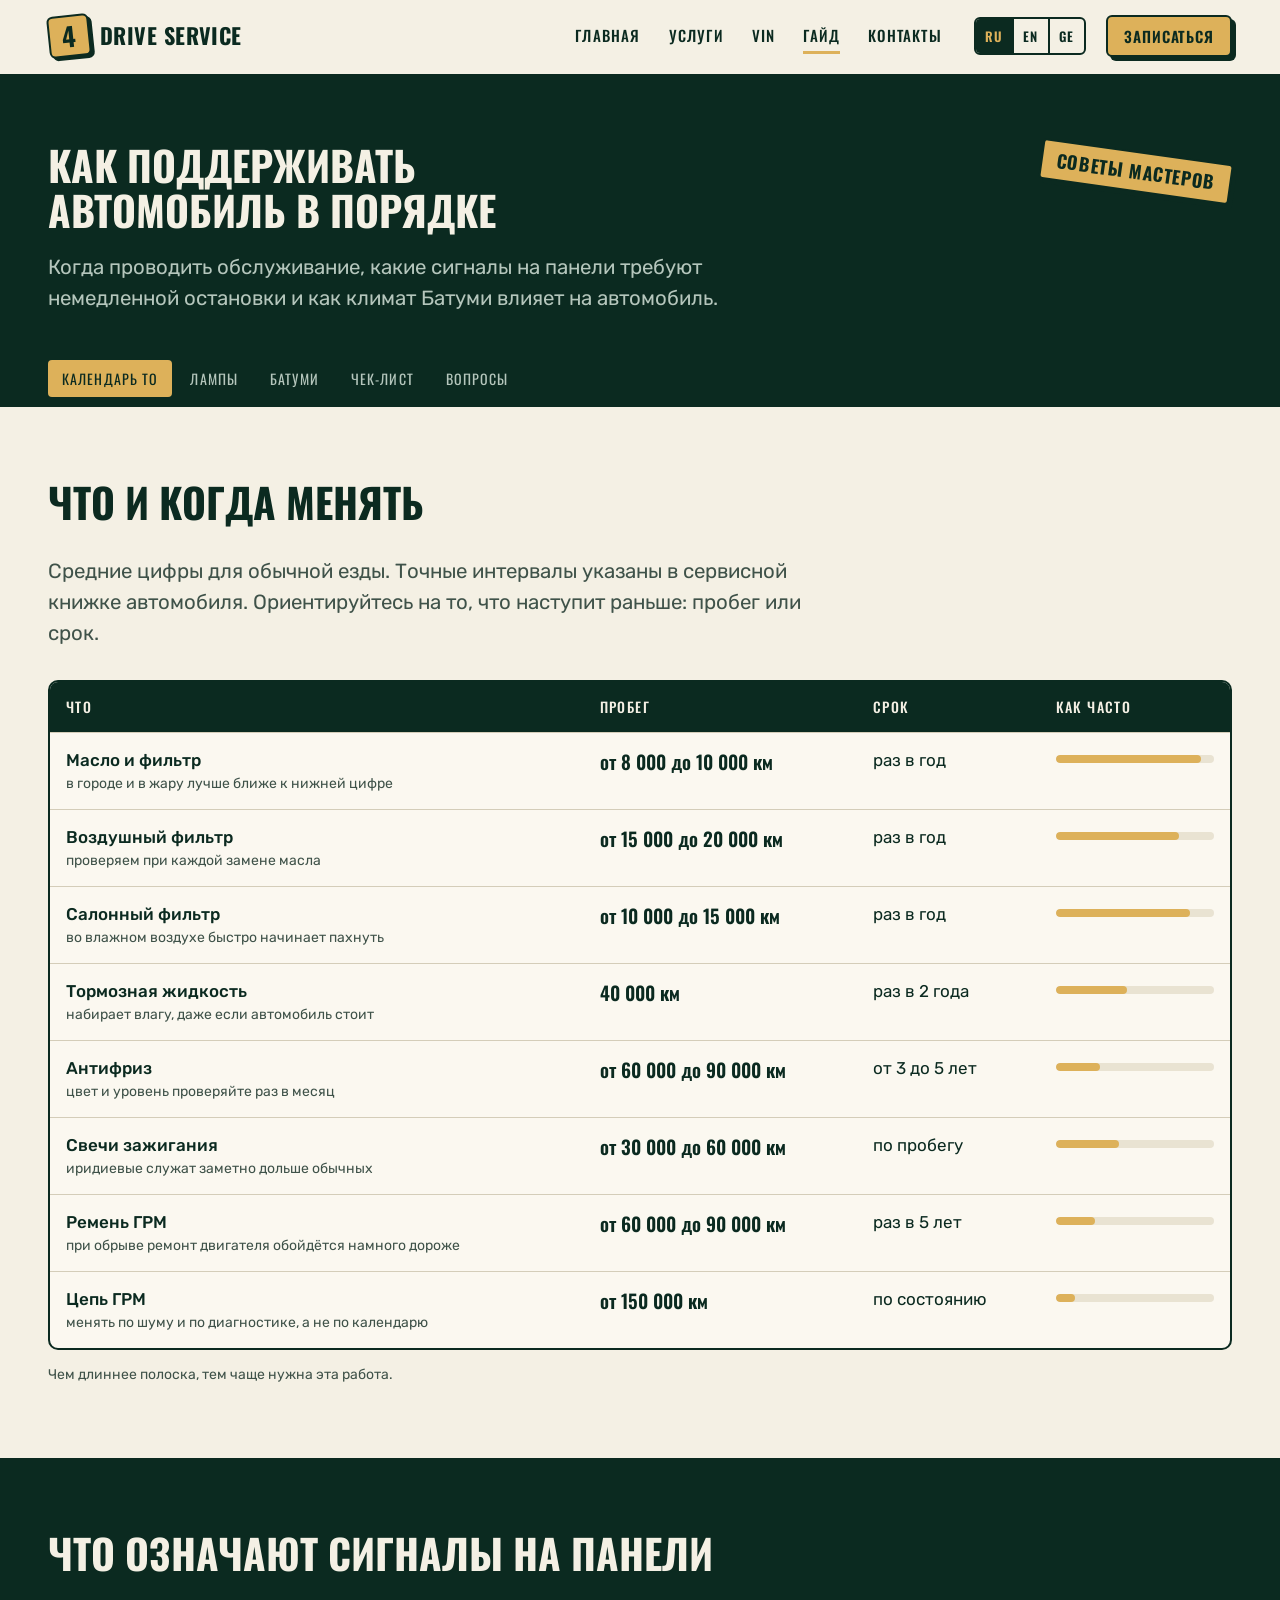
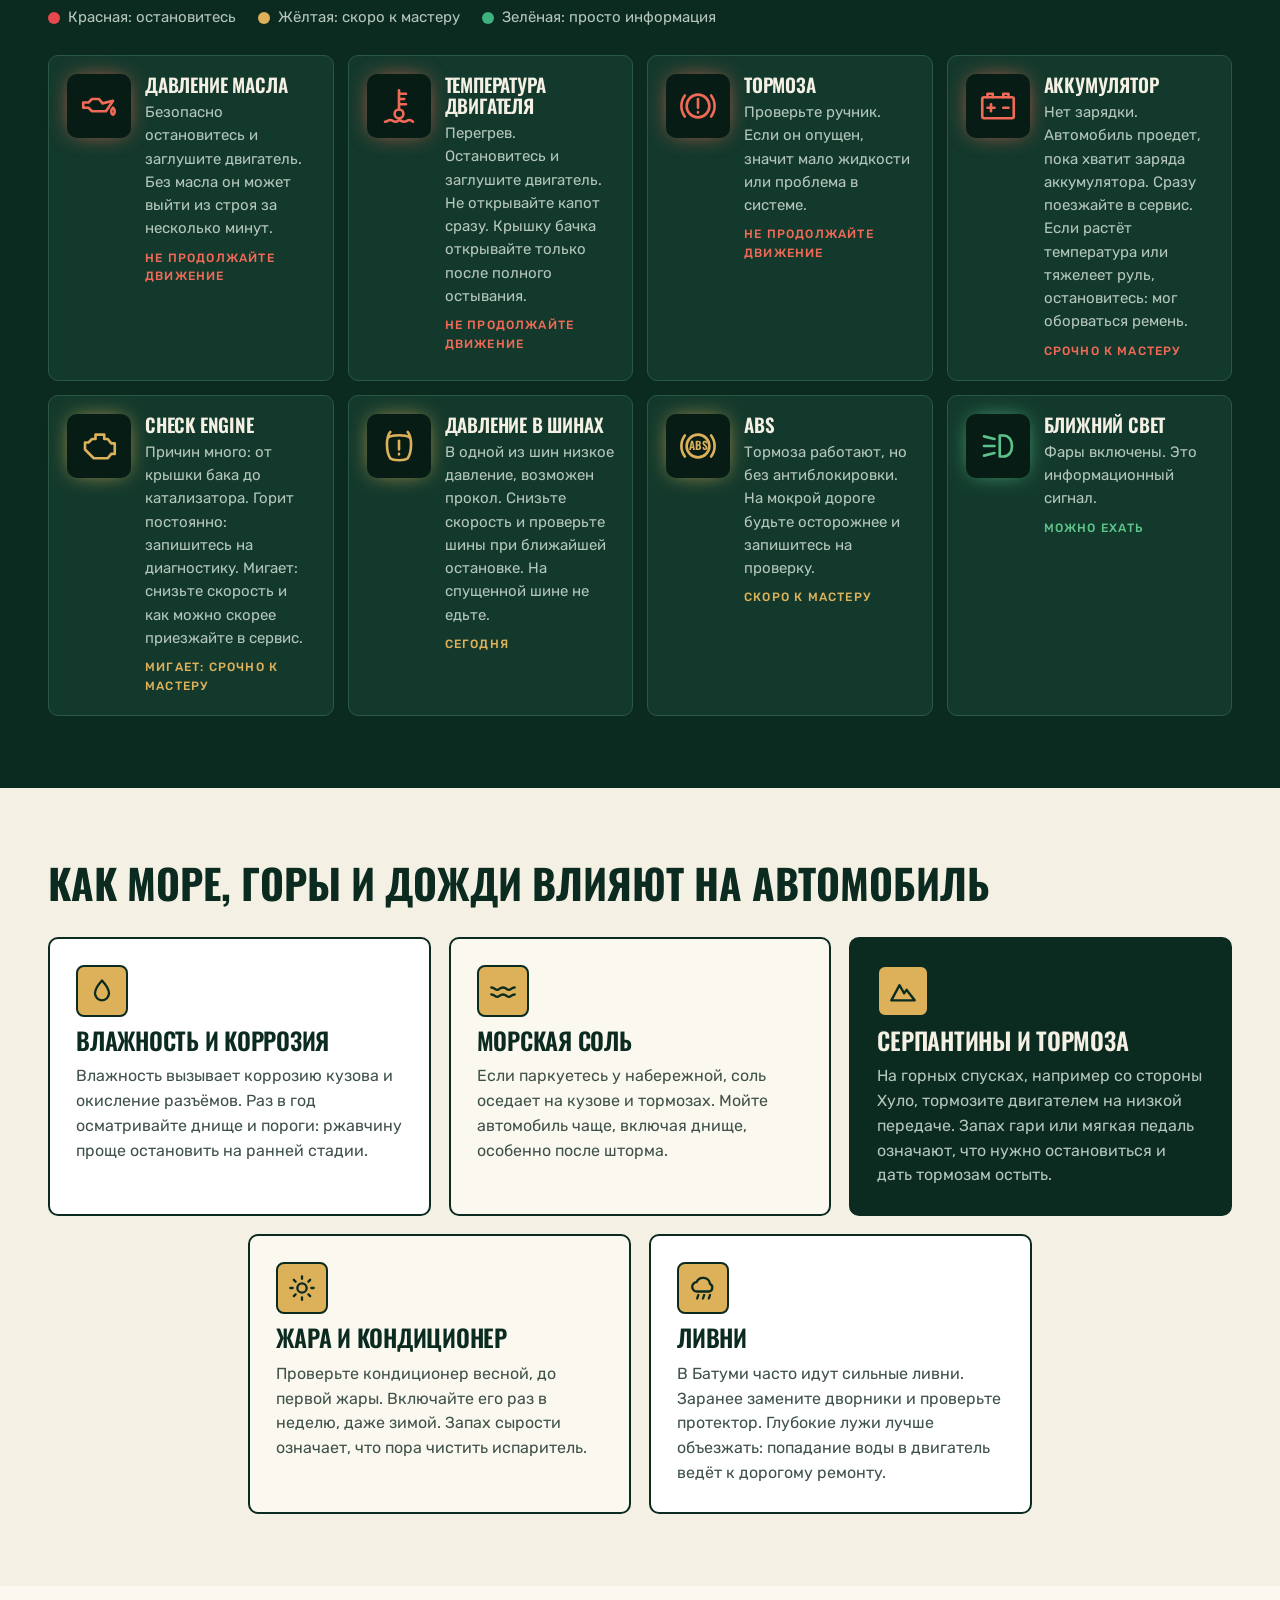
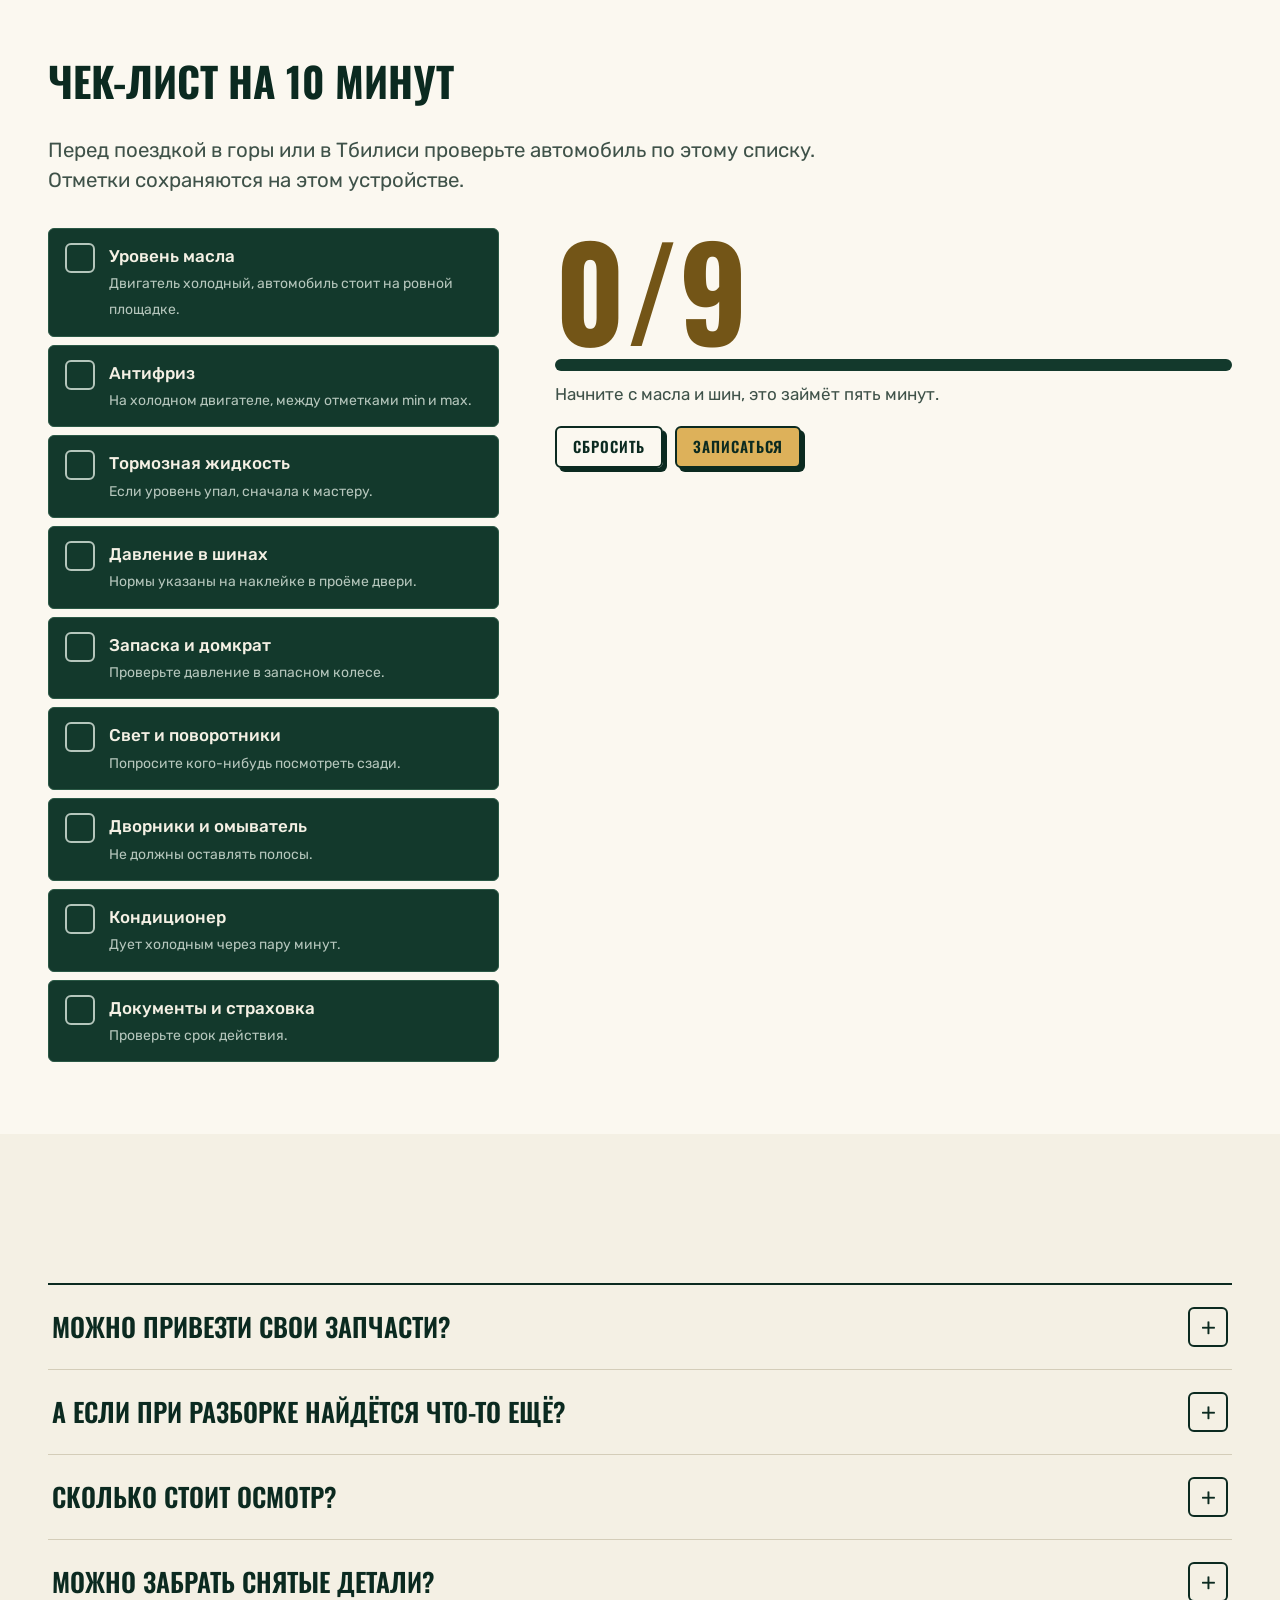
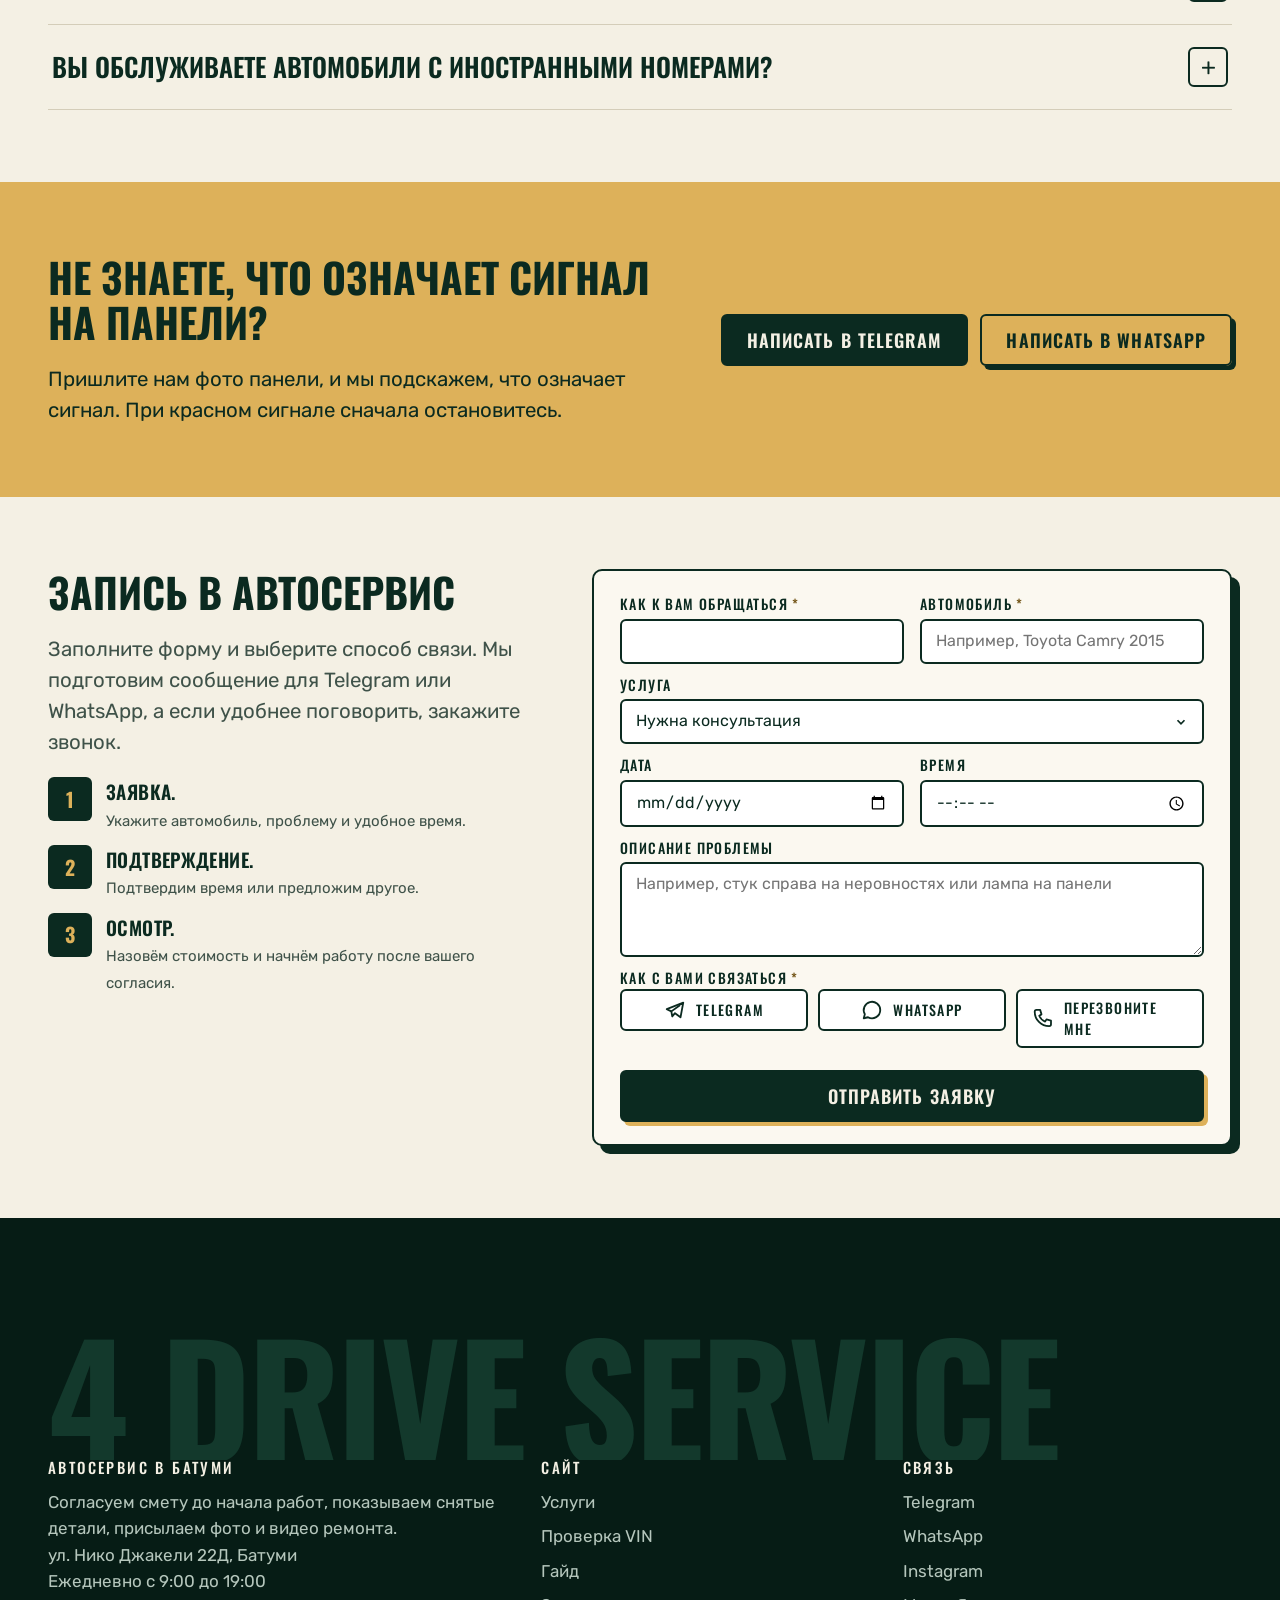
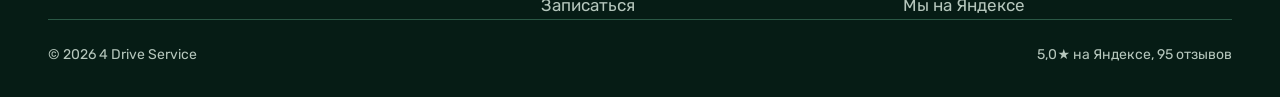
==== commit c9fd6ea0: "Форма записи на страницах услуг, VIN и гида" ====
--- a/guide.html
+++ b/guide.html
@@ -74,7 +74,7 @@
       <button type="button" data-lang="en" aria-pressed="false">EN</button>
       <button type="button" data-lang="ge" aria-pressed="false">GE</button>
     </div>
-    <a class="btn btn--sm header-cta" href="index.html#booking" data-i18n="btn.book">Записаться</a>
+    <a class="btn btn--sm header-cta" href="#booking" data-i18n="btn.book">Записаться</a>
     <button class="burger" type="button" aria-controls="mobile-menu" aria-expanded="false" aria-label="Открыть меню"><span></span></button>
   </div>
 </header>
@@ -93,7 +93,7 @@
     <button type="button" data-lang="ge" aria-pressed="false">GE</button>
   </div>
   <div class="mobile-menu__channels">
-    <a class="btn" href="index.html#booking" data-i18n="btn.book">Записаться</a>
+    <a class="btn" href="#booking" data-i18n="btn.book">Записаться</a>
     <a class="btn" href="#" data-link="telegram" data-i18n="btn.telegram">Telegram</a>
     <a class="btn" href="#" data-link="whatsapp" data-i18n="btn.whatsapp">WhatsApp</a>
   </div>
@@ -233,7 +233,7 @@
         </div>
         <div class="checklist-actions">
           <button class="btn btn--ghost btn--sm" type="button" data-checklist-reset>Сбросить</button>
-          <a class="btn btn--sm" href="index.html#booking" data-i18n="btn.book">Записаться</a>
+          <a class="btn btn--sm" href="#booking" data-i18n="btn.book">Записаться</a>
         </div>
       </aside>
     </div>
@@ -265,6 +265,82 @@
       <div class="cta-band__actions">
         <a class="btn btn--dark" href="#" data-link="telegram" data-i18n="btn.telegram">Написать в Telegram</a>
         <a class="btn btn--ghost" href="#" data-link="whatsapp" data-i18n="btn.whatsapp">Написать в WhatsApp</a>
+      </div>
+    </div>
+  </div>
+</section>
+<!-- ЗАПИСЬ -->
+<section class="section" id="booking">
+  <div class="container">
+    <div class="booking">
+      <div class="reveal">
+        <h2 class="h-xl">Запись в автосервис</h2>
+        <p class="lead">Заполните форму и выберите способ связи. Мы подготовим сообщение для Telegram или WhatsApp, а если удобнее поговорить, закажите звонок.</p>
+        <ol class="booking__steps">
+          <li><div><strong>Заявка.</strong> <span>Укажите автомобиль, проблему и удобное время.</span></div></li>
+          <li><div><strong>Подтверждение.</strong> <span>Подтвердим время или предложим другое.</span></div></li>
+          <li><div><strong>Осмотр.</strong> <span>Назовём стоимость и начнём работу после вашего согласия.</span></div></li>
+        </ol>
+      </div>
+      <div class="form-card reveal" style="--d:.1s">
+        <form id="booking-form" class="form-grid" novalidate>
+          <div class="field-trap" aria-hidden="true"><label>Сайт <input name="website" type="text" tabindex="-1" autocomplete="off"></label></div>
+          <div class="field" data-field="name">
+            <label for="f-name">Как к вам обращаться <span class="req">*</span></label>
+            <input class="input" id="f-name" name="name" type="text" autocomplete="name" required>
+            <p class="field-error"></p>
+          </div>
+          <div class="field" data-field="car">
+            <label for="f-car">Автомобиль <span class="req">*</span></label>
+            <input class="input" id="f-car" name="car" type="text" placeholder="Например, Toyota Camry 2015" required>
+            <p class="hint" data-car-note hidden>Данные из проверки VIN. Их можно изменить.</p>
+            <p class="field-error"></p>
+          </div>
+          <div class="field span-2">
+            <label for="f-service">Услуга</label>
+            <select class="select" id="f-service" name="service">
+              <option value="">Нужна консультация</option>
+              <option>Плановое ТО</option>
+              <option>Ходовая</option>
+              <option>Тормоза</option>
+              <option>Двигатель</option>
+              <option>Электрика</option>
+              <option>Кондиционер</option>
+              <option>Шиномонтаж</option>
+              <option>Диагностика</option>
+            </select>
+          </div>
+          <div class="field">
+            <label for="f-date">Дата</label>
+            <input class="input" id="f-date" name="date" type="date">
+          </div>
+          <div class="field">
+            <label for="f-time">Время</label>
+            <input class="input" id="f-time" name="time" type="time">
+          </div>
+          <div class="field span-2">
+            <label for="f-comment">Описание проблемы</label>
+            <textarea class="textarea" id="f-comment" name="comment" rows="3" placeholder="Например, стук справа на неровностях или лампа на панели"></textarea>
+          </div>
+          <fieldset class="channel-pick field span-2" data-field="channel">
+            <legend>Как с вами связаться <span class="req">*</span></legend>
+            <div class="channel-pick__opts">
+              <label class="channel-opt"><input type="radio" name="channel" value="telegram"><span><svg aria-hidden="true"><use href="#i-send"/></svg>Telegram</span></label>
+              <label class="channel-opt"><input type="radio" name="channel" value="whatsapp"><span><svg aria-hidden="true"><use href="#i-chat"/></svg>WhatsApp</span></label>
+              <label class="channel-opt"><input type="radio" name="channel" value="call"><span><svg aria-hidden="true"><use href="#i-phone"/></svg>Перезвоните мне</span></label>
+            </div>
+            <p class="field-error"></p>
+          </fieldset>
+          <div class="field span-2" data-field="phone" hidden>
+            <label for="f-phone">Ваш телефон <span class="req">*</span></label>
+            <input class="input" id="f-phone" name="phone" type="tel" autocomplete="tel" placeholder="+995 5XX XXX XXX" required>
+            <p class="field-error"></p>
+          </div>
+          <div class="form-foot span-2">
+            <button class="btn btn--dark" type="submit"><span data-submit-label data-i18n="form.send">Отправить заявку</span></button>
+            <p class="form-status" role="status" aria-live="polite"></p>
+          </div>
+        </form>
       </div>
     </div>
   </div>
@@ -287,7 +363,7 @@
           <li><a href="services.html" data-i18n="nav.services">Услуги</a></li>
           <li><a href="vin.html">Проверка VIN</a></li>
           <li><a href="guide.html" data-i18n="nav.guide">Гайд</a></li>
-          <li><a href="index.html#booking" data-i18n="btn.book">Записаться</a></li>
+          <li><a href="#booking" data-i18n="btn.book">Записаться</a></li>
         </ul>
       </div>
       <div>
